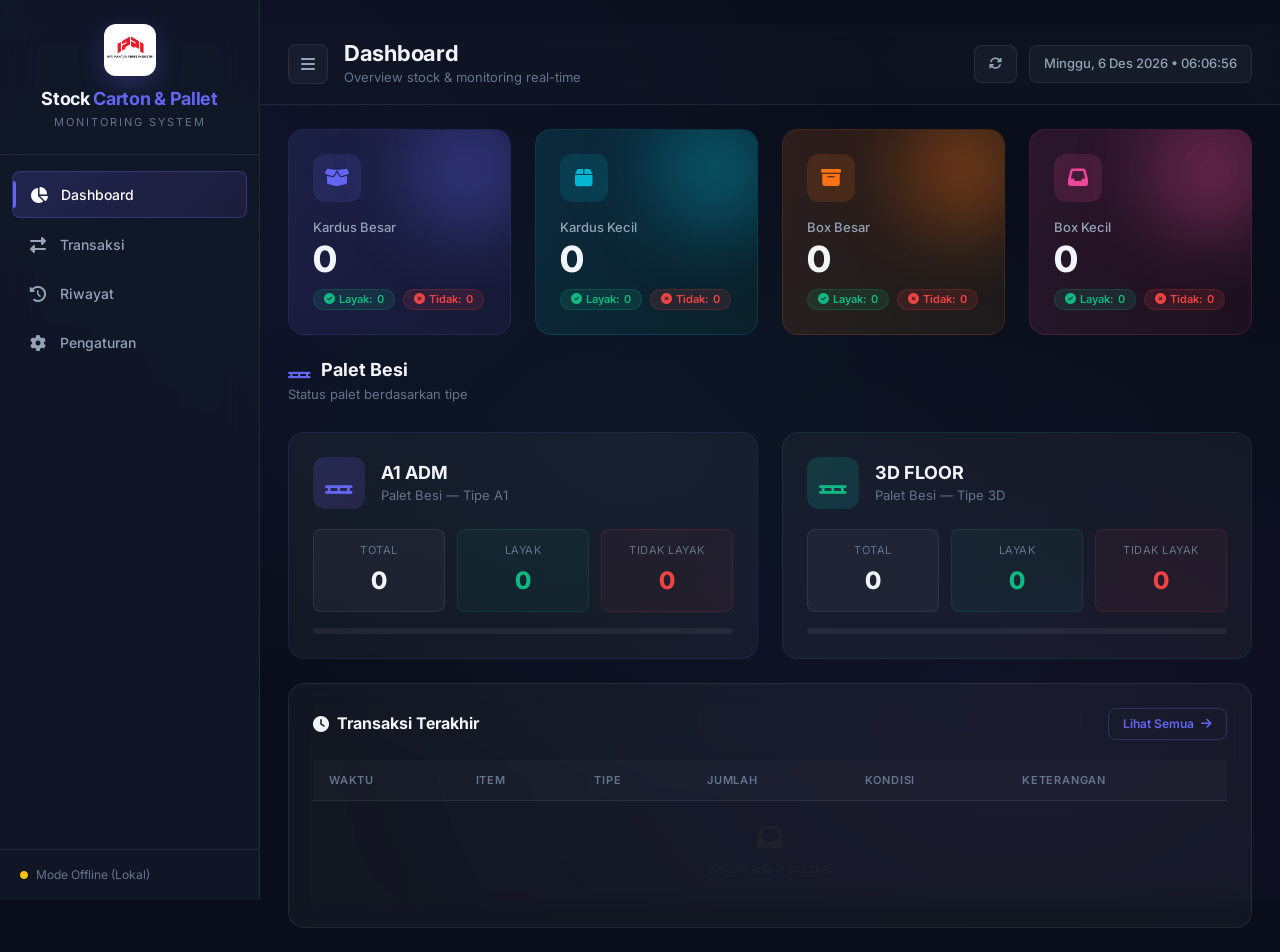
==== index.html @ 7b11a70e "update logo" ====
<!DOCTYPE html>
<html lang="id">

<head>
    <meta charset="UTF-8">
    <meta name="viewport" content="width=device-width, initial-scale=1.0">
    <meta name="description"
        content="Sistem Monitoring Stock Kardus - Dashboard real-time untuk pemantauan stok kardus, box, dan palet besi terintegrasi Google Spreadsheet">
    <title>Stock Monitoring Carton & Pallet</title>
    <link rel="stylesheet" href="css/bootstrap.min.css">
    <link rel="stylesheet" href="css/custom.css">
    <link rel="preconnect" href="https://fonts.googleapis.com">
    <link rel="preconnect" href="https://fonts.gstatic.com" crossorigin>
    <link href="https://fonts.googleapis.com/css2?family=Inter:wght@300;400;500;600;700;800;900&display=swap"
        rel="stylesheet">
    <link rel="stylesheet" href="https://cdnjs.cloudflare.com/ajax/libs/font-awesome/6.5.1/css/all.min.css">
    <<link rel="icon" type="image/x-icon" href="thumb_ippi-removebg-preview.png">
</head>

<body>
    <!-- Loading Overlay -->
    <div id="loadingOverlay" class="loading-overlay" style="display:none;">
        <div class="loading-spinner">
            <div class="spinner-ring"></div>
            <p class="mt-3 text-white fw-semibold">Memproses...</p>
        </div>
    </div>

    <!-- Toast Notification -->
    <div class="toast-container position-fixed top-0 end-0 p-3" style="z-index:9999;">
        <div id="toastNotif" class="toast align-items-center border-0" role="alert">
            <div class="d-flex">
                <div class="toast-body" id="toastMessage"></div>
                <button type="button" class="btn-close btn-close-white me-2 m-auto" data-bs-dismiss="toast"></button>
            </div>
        </div>
    </div>

    <!-- Sidebar -->
    <aside class="sidebar" id="sidebar">
        <div class="sidebar-header">
            <div class="brand-logo">
                <img src="PT.-Inti-Pantja-Press-Industri.webp" alt="Logo" style="width:50px;"> <!--ubah logo-->
            </div>
            <h5 class="brand-name">Stock <span class="text-accent">Carton & Pallet</span></h5>
            <!--  masih perlu di revisi -->
            <p class="brand-sub">Monitoring System</p>
        </div>
        <nav class="sidebar-nav">
            <a href="#" class="nav-link-custom active" data-page="dashboard" id="nav-dashboard">
                <i class="fas fa-chart-pie"></i>
                <span>Dashboard</span>
            </a>
            <a href="#" class="nav-link-custom" data-page="transaksi" id="nav-transaksi">
                <i class="fas fa-exchange-alt"></i>
                <span>Transaksi</span>
            </a>
            <a href="#" class="nav-link-custom" data-page="riwayat" id="nav-riwayat">
                <i class="fas fa-history"></i>
                <span>Riwayat</span>
            </a>
            <a href="#" class="nav-link-custom" data-page="pengaturan" id="nav-pengaturan">
                <i class="fas fa-cog"></i>
                <span>Pengaturan</span>
            </a>
        </nav>
        <div class="sidebar-footer">
            <div class="sync-status" id="syncStatus">
                <i class="fas fa-circle text-success"></i>
                <span>Terhubung ke Spreadsheet</span>
            </div>
        </div>
    </aside>

    <!-- Main Content -->
    <main class="main-content" id="mainContent">
        <!-- Top Bar -->
        <header class="top-bar">
            <div class="d-flex align-items-center gap-3">
                <button class="btn btn-icon sidebar-toggle" id="sidebarToggle" aria-label="Toggle Sidebar">
                    <i class="fas fa-bars"></i>
                </button>
                <div>
                    <h1 class="page-title" id="pageTitle">Dashboard</h1>
                    <p class="page-subtitle" id="pageSubtitle">Overview stock & monitoring real-time</p>
                </div>
            </div>
            <div class="top-bar-actions">
                <button class="btn btn-glass" id="btnRefresh" title="Refresh Data">
                    <i class="fas fa-sync-alt"></i>
                </button>
                <div class="datetime-display" id="datetimeDisplay"></div>
            </div>
        </header>

        <!-- Page: Dashboard -->
        <section class="page-content active" id="page-dashboard">
            <!-- Stock Summary Cards -->
            <div class="row g-4 mb-4">
                <div class="col-xl-3 col-md-6">
                    <div class="stock-card card-kardus-besar">
                        <div class="stock-card-icon">
                            <i class="fas fa-box-open"></i>
                        </div>
                        <div class="stock-card-body">
                            <p class="stock-label">Kardus Besar</p>
                            <h2 class="stock-value" id="stockKardusBesar">0</h2>
                            <div class="stock-detail">
                                <span class="badge badge-layak"><i class="fas fa-check-circle"></i> Layak: <span
                                        id="layakKardusBesar">0</span></span>
                                <span class="badge badge-tidak-layak"><i class="fas fa-times-circle"></i> Tidak: <span
                                        id="tidakLayakKardusBesar">0</span></span>
                            </div>
                        </div>
                        <div class="stock-card-glow"></div>
                    </div>
                </div>
                <div class="col-xl-3 col-md-6">
                    <div class="stock-card card-kardus-kecil">
                        <div class="stock-card-icon">
                            <i class="fas fa-box"></i>
                        </div>
                        <div class="stock-card-body">
                            <p class="stock-label">Kardus Kecil</p>
                            <h2 class="stock-value" id="stockKardusKecil">0</h2>
                            <div class="stock-detail">
                                <span class="badge badge-layak"><i class="fas fa-check-circle"></i> Layak: <span
                                        id="layakKardusKecil">0</span></span>
                                <span class="badge badge-tidak-layak"><i class="fas fa-times-circle"></i> Tidak: <span
                                        id="tidakLayakKardusKecil">0</span></span>
                            </div>
                        </div>
                        <div class="stock-card-glow"></div>
                    </div>
                </div>
                <div class="col-xl-3 col-md-6">
                    <div class="stock-card card-box-besar">
                        <div class="stock-card-icon">
                            <i class="fas fa-archive"></i>
                        </div>
                        <div class="stock-card-body">
                            <p class="stock-label">Box Besar</p>
                            <h2 class="stock-value" id="stockBoxBesar">0</h2>
                            <div class="stock-detail">
                                <span class="badge badge-layak"><i class="fas fa-check-circle"></i> Layak: <span
                                        id="layakBoxBesar">0</span></span>
                                <span class="badge badge-tidak-layak"><i class="fas fa-times-circle"></i> Tidak: <span
                                        id="tidakLayakBoxBesar">0</span></span>
                            </div>
                        </div>
                        <div class="stock-card-glow"></div>
                    </div>
                </div>
                <div class="col-xl-3 col-md-6">
                    <div class="stock-card card-box-kecil">
                        <div class="stock-card-icon">
                            <i class="fas fa-inbox"></i>
                        </div>
                        <div class="stock-card-body">
                            <p class="stock-label">Box Kecil</p>
                            <h2 class="stock-value" id="stockBoxKecil">0</h2>
                            <div class="stock-detail">
                                <span class="badge badge-layak"><i class="fas fa-check-circle"></i> Layak: <span
                                        id="layakBoxKecil">0</span></span>
                                <span class="badge badge-tidak-layak"><i class="fas fa-times-circle"></i> Tidak: <span
                                        id="tidakLayakBoxKecil">0</span></span>
                            </div>
                        </div>
                        <div class="stock-card-glow"></div>
                    </div>
                </div>
            </div>

            <!-- Palet Section -->
            <div class="row g-4 mb-4">
                <div class="col-12">
                    <div class="section-header">
                        <h3><i class="fas fa-pallet"></i> Palet Besi</h3>
                        <p>Status palet berdasarkan tipe</p>
                    </div>
                </div>
                <div class="col-lg-6">
                    <div class="palet-card palet-a1">
                        <div class="palet-card-header">
                            <div class="palet-icon-wrapper">
                                <i class="fas fa-pallet"></i>
                            </div>
                            <div>
                                <h4 class="palet-title">A1 ADM</h4>
                                <p class="palet-type">Palet Besi — Tipe A1</p>
                            </div>
                        </div>
                        <div class="palet-stats">
                            <div class="palet-stat">
                                <span class="palet-stat-label">Total</span>
                                <span class="palet-stat-value" id="totalPaletA1">0</span>
                            </div>
                            <div class="palet-stat layak">
                                <span class="palet-stat-label">Layak</span>
                                <span class="palet-stat-value" id="layakPaletA1">0</span>
                            </div>
                            <div class="palet-stat tidak-layak">
                                <span class="palet-stat-label">Tidak Layak</span>
                                <span class="palet-stat-value" id="tidakLayakPaletA1">0</span>
                            </div>
                        </div>
                        <div class="palet-bar">
                            <div class="palet-bar-fill" id="barPaletA1" style="width:0%"></div>
                        </div>
                    </div>
                </div>
                <div class="col-lg-6">
                    <div class="palet-card palet-3d">
                        <div class="palet-card-header">
                            <div class="palet-icon-wrapper">
                                <i class="fas fa-pallet"></i>
                            </div>
                            <div>
                                <h4 class="palet-title">3D FLOOR</h4>
                                <p class="palet-type">Palet Besi — Tipe 3D</p>
                            </div>
                        </div>
                        <div class="palet-stats">
                            <div class="palet-stat">
                                <span class="palet-stat-label">Total</span>
                                <span class="palet-stat-value" id="totalPalet3D">0</span>
                            </div>
                            <div class="palet-stat layak">
                                <span class="palet-stat-label">Layak</span>
                                <span class="palet-stat-value" id="layakPalet3D">0</span>
                            </div>
                            <div class="palet-stat tidak-layak">
                                <span class="palet-stat-label">Tidak Layak</span>
                                <span class="palet-stat-value" id="tidakLayakPalet3D">0</span>
                            </div>
                        </div>
                        <div class="palet-bar">
                            <div class="palet-bar-fill" id="barPalet3D" style="width:0%"></div>
                        </div>
                    </div>
                </div>
            </div>

            <!-- Recent Transactions Preview -->
            <div class="row g-4">
                <div class="col-12">
                    <div class="glass-card">
                        <div class="glass-card-header">
                            <h4><i class="fas fa-clock"></i> Transaksi Terakhir</h4>
                            <a href="#" class="btn btn-sm btn-outline-accent" id="btnViewAllHistory">Lihat Semua <i
                                    class="fas fa-arrow-right ms-1"></i></a>
                        </div>
                        <div class="table-responsive">
                            <table class="table table-custom" id="recentTransactionsTable">
                                <thead>
                                    <tr>
                                        <th>Waktu</th>
                                        <th>Item</th>
                                        <th>Tipe</th>
                                        <th>Jumlah</th>
                                        <th>Kondisi</th>
                                        <th>Keterangan</th>
                                    </tr>
                                </thead>
                                <tbody id="recentTransactionsBody">
                                    <tr>
                                        <td colspan="6" class="text-center text-muted py-4">
                                            <i class="fas fa-inbox fa-2x mb-2 d-block"></i>
                                            Belum ada transaksi
                                        </td>
                                    </tr>
                                </tbody>
                            </table>
                        </div>
                    </div>
                </div>
            </div>
        </section>

        <!-- Page: Transaksi -->
        <section class="page-content" id="page-transaksi">
            <div class="row g-4">
                <!-- Form Tambah Stock -->
                <div class="col-lg-6">
                    <div class="glass-card">
                        <div class="glass-card-header">
                            <h4><i class="fas fa-plus-circle text-success"></i> Tambah Stock</h4>
                        </div>
                        <form id="formTambahStock" class="transaction-form">
                            <div class="mb-3">
                                <label class="form-label-custom" for="tambahItem">Pilih Item</label>
                                <select class="form-select-custom" id="tambahItem" required>
                                    <option value="">— Pilih Item —</option>
                                    <option value="Kardus Besar">Kardus Besar</option>
                                    <option value="Kardus Kecil">Kardus Kecil</option>
                                    <option value="Box Besar">Box Besar</option>
                                    <option value="Box Kecil">Box Kecil</option>
                                    <option value="Palet A1 ADM">Palet Besi — A1 ADM</option>
                                    <option value="Palet 3D FLOOR">Palet Besi — 3D FLOOR</option>
                                </select>
                            </div>
                            <div class="mb-3">
                                <label class="form-label-custom" for="tambahJumlah">Jumlah</label>
                                <input type="number" class="form-control-custom" id="tambahJumlah" min="1"
                                    placeholder="Masukkan jumlah" required>
                            </div>
                            <div class="mb-3">
                                <label class="form-label-custom" for="tambahKondisi">Kondisi</label>
                                <select class="form-select-custom" id="tambahKondisi" required>
                                    <option value="">— Pilih Kondisi —</option>
                                    <option value="Layak">✅ Layak</option>
                                    <option value="Tidak Layak">❌ Tidak Layak</option>
                                </select>
                            </div>
                            <div class="mb-3">
                                <label class="form-label-custom" for="tambahKeterangan">Keterangan</label>
                                <textarea class="form-control-custom" id="tambahKeterangan" rows="2"
                                    placeholder="Opsional..."></textarea>
                            </div>
                            <button type="submit" class="btn btn-gradient-success w-100" id="btnSubmitTambah">
                                <i class="fas fa-plus-circle me-2"></i>Tambah Stock
                            </button>
                        </form>
                    </div>
                </div>

                <!-- Form Kurangi Stock -->
                <div class="col-lg-6">
                    <div class="glass-card">
                        <div class="glass-card-header">
                            <h4><i class="fas fa-minus-circle text-danger"></i> Kurangi Stock</h4>
                        </div>
                        <form id="formKurangiStock" class="transaction-form">
                            <div class="mb-3">
                                <label class="form-label-custom" for="kurangiItem">Pilih Item</label>
                                <select class="form-select-custom" id="kurangiItem" required>
                                    <option value="">— Pilih Item —</option>
                                    <option value="Kardus Besar">Kardus Besar</option>
                                    <option value="Kardus Kecil">Kardus Kecil</option>
                                    <option value="Box Besar">Box Besar</option>
                                    <option value="Box Kecil">Box Kecil</option>
                                    <option value="Palet A1 ADM">Palet Besi — A1 ADM</option>
                                    <option value="Palet 3D FLOOR">Palet Besi — 3D FLOOR</option>
                                </select>
                            </div>
                            <div class="mb-3">
                                <label class="form-label-custom" for="kurangiJumlah">Jumlah</label>
                                <input type="number" class="form-control-custom" id="kurangiJumlah" min="1"
                                    placeholder="Masukkan jumlah" required>
                            </div>
                            <div class="mb-3">
                                <label class="form-label-custom" for="kurangiKondisi">Kondisi</label>
                                <select class="form-select-custom" id="kurangiKondisi" required>
                                    <option value="">— Pilih Kondisi —</option>
                                    <option value="Layak">✅ Layak</option>
                                    <option value="Tidak Layak">❌ Tidak Layak</option>
                                </select>
                            </div>
                            <div class="mb-3">
                                <label class="form-label-custom" for="kurangiKeterangan">Keterangan</label>
                                <textarea class="form-control-custom" id="kurangiKeterangan" rows="2"
                                    placeholder="Opsional..."></textarea>
                            </div>
                            <button type="submit" class="btn btn-gradient-danger w-100" id="btnSubmitKurangi">
                                <i class="fas fa-minus-circle me-2"></i>Kurangi Stock
                            </button>
                        </form>
                    </div>
                </div>
            </div>
        </section>

        <!-- Page: Riwayat -->
        <section class="page-content" id="page-riwayat">
            <div class="glass-card">
                <div class="glass-card-header">
                    <h4><i class="fas fa-history"></i> Riwayat Transaksi</h4>
                    <div class="d-flex gap-2 flex-wrap">
                        <select class="form-select-custom form-select-sm" id="filterItem" style="width:auto;">
                            <option value="">Semua Item</option>
                            <option value="Kardus Besar">Kardus Besar</option>
                            <option value="Kardus Kecil">Kardus Kecil</option>
                            <option value="Box Besar">Box Besar</option>
                            <option value="Box Kecil">Box Kecil</option>
                            <option value="Palet A1 ADM">Palet A1 ADM</option>
                            <option value="Palet 3D FLOOR">Palet 3D FLOOR</option>
                        </select>
                        <select class="form-select-custom form-select-sm" id="filterTipe" style="width:auto;">
                            <option value="">Semua Tipe</option>
                            <option value="Masuk">Masuk</option>
                            <option value="Keluar">Keluar</option>
                        </select>
                        <button class="btn btn-sm btn-glass" id="btnExportHistory" title="Export CSV">
                            <i class="fas fa-download"></i> Export
                        </button>
                        <button class="btn btn-sm btn-glass btn-delete-all" id="btnDeleteAllHistory"
                            title="Hapus Semua Riwayat">
                            <i class="fas fa-trash-alt"></i> Hapus Semua
                        </button>
                    </div>
                </div>
                <div class="table-responsive">
                    <table class="table table-custom" id="historyTable">
                        <thead>
                            <tr>
                                <th>No</th>
                                <th>Tanggal & Waktu</th>
                                <th>Item</th>
                                <th>Tipe</th>
                                <th>Jumlah</th>
                                <th>Kondisi</th>
                                <th>Keterangan</th>
                                <th>Aksi</th>
                            </tr>
                        </thead>
                        <tbody id="historyBody">
                            <tr>
                                <td colspan="8" class="text-center text-muted py-5">
                                    <i class="fas fa-inbox fa-3x mb-3 d-block opacity-50"></i>
                                    Belum ada riwayat transaksi
                                </td>
                            </tr>
                        </tbody>
                    </table>
                </div>
            </div>
        </section>

        <!-- Page: Pengaturan -->
        <section class="page-content" id="page-pengaturan">
            <div class="row g-4">
                <div class="col-lg-8">
                    <div class="glass-card">
                        <div class="glass-card-header">
                            <h4><i class="fas fa-link"></i> Integrasi Google Spreadsheet</h4>
                        </div>
                        <div class="setting-section">
                            <p class="text-muted mb-3">Masukkan URL Web App dari Google Apps Script yang terhubung ke
                                Spreadsheet Anda.</p>
                            <div class="mb-3">
                                <label class="form-label-custom" for="inputWebAppUrl">URL Web App (Google Apps
                                    Script)</label>
                                <input type="url" class="form-control-custom" id="inputWebAppUrl"
                                    placeholder="https://script.google.com/macros/s/xxxxx/exec">
                            </div>
                            <button class="btn btn-gradient-primary" id="btnSaveUrl">
                                <i class="fas fa-save me-2"></i>Simpan & Hubungkan
                            </button>
                            <div class="mt-3" id="connectionStatus"></div>
                        </div>
                    </div>
                </div>
                <div class="col-lg-4">
                    <div class="glass-card">
                        <div class="glass-card-header">
                            <h4><i class="fas fa-info-circle"></i> Panduan Setup</h4>
                        </div>
                        <div class="guide-steps">
                            <div class="guide-step">
                                <div class="step-number">1</div>
                                <div>
                                    <h6>Buat Google Spreadsheet</h6>
                                    <p>Buat spreadsheet baru dengan 2 sheet: <strong>"Stock"</strong> dan
                                        <strong>"Riwayat"</strong>
                                    </p>
                                </div>
                            </div>
                            <div class="guide-step">
                                <div class="step-number">2</div>
                                <div>
                                    <h6>Setup Apps Script</h6>
                                    <p>Buka Extensions → Apps Script, lalu tempel kode yang tersedia</p>
                                </div>
                            </div>
                            <div class="guide-step">
                                <div class="step-number">3</div>
                                <div>
                                    <h6>Deploy Web App</h6>
                                    <p>Deploy sebagai Web App dan salin URL-nya</p>
                                </div>
                            </div>
                            <div class="guide-step">
                                <div class="step-number">4</div>
                                <div>
                                    <h6>Tempel URL</h6>
                                    <p>Paste URL ke kolom di sebelah kiri dan simpan</p>
                                </div>
                            </div>
                        </div>
                    </div>

                    <div class="glass-card mt-4">
                        <div class="glass-card-header">
                            <h4><i class="fas fa-code"></i> Kode Apps Script</h4>
                        </div>
                        <button class="btn btn-glass w-100 mb-2" id="btnCopyScript">
                            <i class="fas fa-copy me-2"></i>Salin Kode Apps Script
                        </button>
                        <p class="text-muted small">Klik untuk menyalin kode Google Apps Script yang diperlukan</p>
                    </div>
                </div>
            </div>
        </section>
    </main>

    <!-- Modal: Apps Script Code -->
    <div class="modal fade" id="modalScript" tabindex="-1">
        <div class="modal-dialog modal-lg modal-dialog-scrollable">
            <div class="modal-content modal-custom">
                <div class="modal-header border-0">
                    <h5 class="modal-title"><i class="fas fa-code me-2"></i>Google Apps Script Code</h5>
                    <button type="button" class="btn-close btn-close-white" data-bs-dismiss="modal"></button>
                </div>
                <div class="modal-body">
                    <p class="text-muted mb-3">Salin kode ini ke Google Apps Script pada Spreadsheet Anda:</p>
                    <pre class="code-block" id="appsScriptCode"></pre>
                    <button class="btn btn-gradient-primary mt-3" id="btnCopyCode">
                        <i class="fas fa-copy me-2"></i>Salin Kode
                    </button>
                </div>
            </div>
        </div>
    </div>
    <!-- Modal: Konfirmasi Hapus -->
    <div class="modal fade" id="modalKonfirmasiHapus" tabindex="-1">
        <div class="modal-dialog modal-dialog-centered">
            <div class="modal-content modal-custom modal-delete">
                <div class="modal-header border-0">
                    <h5 class="modal-title"><i class="fas fa-exclamation-triangle text-warning me-2"></i>Konfirmasi
                        Hapus</h5>
                    <button type="button" class="btn-close btn-close-white" data-bs-dismiss="modal"></button>
                </div>
                <div class="modal-body">
                    <p class="delete-confirm-text" id="deleteConfirmText">Apakah Anda yakin ingin menghapus semua
                        riwayat transaksi?</p>
                    <div class="delete-warning">
                        <i class="fas fa-info-circle"></i>
                        <span>Tindakan ini tidak dapat dibatalkan. Data yang dihapus tidak bisa dikembalikan.</span>
                    </div>
                </div>
                <div class="modal-footer border-0">
                    <button type="button" class="btn btn-glass" data-bs-dismiss="modal">
                        <i class="fas fa-times me-1"></i>Batal
                    </button>
                    <button type="button" class="btn btn-gradient-danger" id="btnConfirmDelete">
                        <i class="fas fa-trash-alt me-1"></i>Hapus
                    </button>
                </div>
            </div>
        </div>
    </div>

    <script src="js/bootstrap.bundle.min.js"></script>
    <script src="js/app.js"></script>
</body>

</html>
---- css/custom.css ----
/* ========================================
   StockMonitor Pro — Custom Design System
   Premium Dark Theme with Glassmorphism
   ======================================== */

:root {
    /* Primary Palette */
    --bg-primary: #0a0e1a;
    --bg-secondary: #111827;
    --bg-card: rgba(17, 24, 39, 0.7);
    --bg-glass: rgba(255, 255, 255, 0.04);
    --bg-glass-hover: rgba(255, 255, 255, 0.08);
    --border-glass: rgba(255, 255, 255, 0.08);
    --border-glass-hover: rgba(255, 255, 255, 0.15);

    /* Accent Colors */
    --accent-primary: #6366f1;
    --accent-primary-glow: rgba(99, 102, 241, 0.3);
    --accent-success: #10b981;
    --accent-success-glow: rgba(16, 185, 129, 0.3);
    --accent-danger: #ef4444;
    --accent-danger-glow: rgba(239, 68, 68, 0.3);
    --accent-warning: #f59e0b;
    --accent-info: #06b6d4;
    --accent-purple: #8b5cf6;
    --accent-pink: #ec4899;
    --accent-orange: #f97316;

    /* Card Gradients */
    --gradient-kardus-besar: linear-gradient(135deg, rgba(99, 102, 241, 0.15), rgba(139, 92, 246, 0.08));
    --gradient-kardus-kecil: linear-gradient(135deg, rgba(6, 182, 212, 0.15), rgba(16, 185, 129, 0.08));
    --gradient-box-besar: linear-gradient(135deg, rgba(249, 115, 22, 0.15), rgba(245, 158, 11, 0.08));
    --gradient-box-kecil: linear-gradient(135deg, rgba(236, 72, 153, 0.15), rgba(239, 68, 68, 0.08));

    /* Text */
    --text-primary: #f1f5f9;
    --text-secondary: #94a3b8;
    --text-muted: #64748b;

    /* Sidebar */
    --sidebar-width: 260px;
    --sidebar-collapsed: 0px;

    /* Transitions */
    --transition-fast: 0.2s cubic-bezier(0.4, 0, 0.2, 1);
    --transition-normal: 0.3s cubic-bezier(0.4, 0, 0.2, 1);
    --transition-smooth: 0.4s cubic-bezier(0.16, 1, 0.3, 1);

    /* Border Radius */
    --radius-sm: 8px;
    --radius-md: 12px;
    --radius-lg: 16px;
    --radius-xl: 20px;
}

/* ===== Reset & Base ===== */
*,
*::before,
*::after {
    box-sizing: border-box;
}

body {
    font-family: 'Inter', -apple-system, BlinkMacSystemFont, sans-serif;
    background: var(--bg-primary);
    color: var(--text-primary);
    margin: 0;
    padding: 0;
    overflow-x: hidden;
    min-height: 100vh;
}

body::before {
    content: '';
    position: fixed;
    inset: 0;
    background:
        radial-gradient(ellipse at 10% 20%, rgba(99, 102, 241, 0.08) 0%, transparent 50%),
        radial-gradient(ellipse at 80% 80%, rgba(139, 92, 246, 0.06) 0%, transparent 50%),
        radial-gradient(ellipse at 50% 50%, rgba(6, 182, 212, 0.04) 0%, transparent 60%);
    pointer-events: none;
    z-index: 0;
}

::selection {
    background: var(--accent-primary);
    color: white;
}

/* Scrollbar */
::-webkit-scrollbar {
    width: 6px;
    height: 6px;
}

::-webkit-scrollbar-track {
    background: transparent;
}

::-webkit-scrollbar-thumb {
    background: rgba(255, 255, 255, 0.1);
    border-radius: 10px;
}

::-webkit-scrollbar-thumb:hover {
    background: rgba(255, 255, 255, 0.2);
}

/* ===== Loading Overlay ===== */
.loading-overlay {
    position: fixed;
    inset: 0;
    background: rgba(10, 14, 26, 0.85);
    backdrop-filter: blur(8px);
    display: flex;
    align-items: center;
    justify-content: center;
    z-index: 10000;
}

.spinner-ring {
    width: 48px;
    height: 48px;
    border: 3px solid rgba(255, 255, 255, 0.1);
    border-top-color: var(--accent-primary);
    border-radius: 50%;
    animation: spin 0.8s linear infinite;
}

@keyframes spin {
    to {
        transform: rotate(360deg);
    }
}

/* ===== Sidebar ===== */
.sidebar {
    position: fixed;
    left: 0;
    top: 0;
    bottom: 0;
    width: var(--sidebar-width);
    background: rgba(17, 24, 39, 0.95);
    backdrop-filter: blur(20px);
    border-right: 1px solid var(--border-glass);
    display: flex;
    flex-direction: column;
    z-index: 1000;
    transition: transform var(--transition-smooth);
}

.sidebar-header {
    padding: 24px 20px;
    text-align: center;
    border-bottom: 1px solid var(--border-glass);
}

.brand-logo {
    width: 52px;
    height: 52px;
    margin: 0 auto 12px;
    background: white;
    border-radius: var(--radius-md);
    display: flex;
    align-items: center;
    justify-content: center;
    font-size: 22px;
    color: white;
    box-shadow: 0 8px 24px var(--accent-primary-glow);
    animation: float 3s ease-in-out infinite;
}

@keyframes float {

    0%,
    100% {
        transform: translateY(0);
    }

    50% {
        transform: translateY(-4px);
    }
}

.brand-name {
    font-size: 18px;
    font-weight: 700;
    margin: 0;
    letter-spacing: -0.3px;
}

.text-accent {
    color: var(--accent-primary);
}

.brand-sub {
    font-size: 11px;
    color: var(--text-muted);
    margin: 4px 0 0;
    text-transform: uppercase;
    letter-spacing: 2px;
}

.sidebar-nav {
    flex: 1;
    padding: 16px 12px;
    display: flex;
    flex-direction: column;
    gap: 4px;
}

.nav-link-custom {
    display: flex;
    align-items: center;
    gap: 12px;
    padding: 12px 16px;
    border-radius: var(--radius-sm);
    color: var(--text-secondary);
    text-decoration: none;
    font-size: 14px;
    font-weight: 500;
    transition: all var(--transition-fast);
    position: relative;
    overflow: hidden;
}

.nav-link-custom:hover {
    color: var(--text-primary);
    background: var(--bg-glass-hover);
}

.nav-link-custom.active {
    color: white;
    background: linear-gradient(135deg, rgba(99, 102, 241, 0.2), rgba(139, 92, 246, 0.1));
    border: 1px solid rgba(99, 102, 241, 0.3);
}

.nav-link-custom.active::before {
    content: '';
    position: absolute;
    left: 0;
    top: 20%;
    bottom: 20%;
    width: 3px;
    background: var(--accent-primary);
    border-radius: 0 4px 4px 0;
}

.nav-link-custom i {
    font-size: 16px;
    width: 20px;
    text-align: center;
}

.sidebar-footer {
    padding: 16px 20px;
    border-top: 1px solid var(--border-glass);
}

.sync-status {
    display: flex;
    align-items: center;
    gap: 8px;
    font-size: 12px;
    color: var(--text-muted);
}

.sync-status i {
    font-size: 8px;
}

/* ===== Main Content ===== */
.main-content {
    margin-left: var(--sidebar-width);
    min-height: 100vh;
    position: relative;
    z-index: 1;
    transition: margin-left var(--transition-smooth);
}

/* ===== Top Bar ===== */
.top-bar {
    padding: 16px 28px;
    display: flex;
    align-items: center;
    justify-content: space-between;
    background: rgba(17, 24, 39, 0.5);
    backdrop-filter: blur(12px);
    border-bottom: 1px solid var(--border-glass);
    position: sticky;
    top: 0;
    z-index: 100;
}

.page-title {
    font-size: 22px;
    font-weight: 700;
    margin: 0;
    letter-spacing: -0.3px;
}

.page-subtitle {
    font-size: 13px;
    color: var(--text-muted);
    margin: 2px 0 0;
}

.btn-icon {
    width: 40px;
    height: 40px;
    border-radius: var(--radius-sm);
    border: 1px solid var(--border-glass);
    background: var(--bg-glass);
    color: var(--text-secondary);
    display: flex;
    align-items: center;
    justify-content: center;
    transition: all var(--transition-fast);
    cursor: pointer;
}

.btn-icon:hover {
    background: var(--bg-glass-hover);
    color: var(--text-primary);
    border-color: var(--border-glass-hover);
}

.top-bar-actions {
    display: flex;
    align-items: center;
    gap: 12px;
}

.datetime-display {
    font-size: 13px;
    color: var(--text-secondary);
    font-weight: 500;
    background: var(--bg-glass);
    padding: 8px 14px;
    border-radius: var(--radius-sm);
    border: 1px solid var(--border-glass);
}

/* ===== Page Content ===== */
.page-content {
    padding: 24px 28px;
    display: none;
    animation: fadeIn 0.4s ease;
}

.page-content.active {
    display: block;
}

@keyframes fadeIn {
    from {
        opacity: 0;
        transform: translateY(8px);
    }

    to {
        opacity: 1;
        transform: translateY(0);
    }
}

/* ===== Stock Cards ===== */
.stock-card {
    background: var(--bg-glass);
    border: 1px solid var(--border-glass);
    border-radius: var(--radius-lg);
    padding: 24px;
    position: relative;
    overflow: hidden;
    transition: all var(--transition-normal);
    cursor: default;
}

.stock-card:hover {
    border-color: var(--border-glass-hover);
    transform: translateY(-2px);
}

.stock-card-icon {
    width: 48px;
    height: 48px;
    border-radius: var(--radius-md);
    display: flex;
    align-items: center;
    justify-content: center;
    font-size: 20px;
    margin-bottom: 16px;
}

.stock-card-glow {
    position: absolute;
    width: 120px;
    height: 120px;
    border-radius: 50%;
    filter: blur(40px);
    opacity: 0.4;
    top: -20px;
    right: -20px;
    transition: opacity var(--transition-normal);
    pointer-events: none;
}

.stock-card:hover .stock-card-glow {
    opacity: 0.6;
}

/* Card Variants */
.card-kardus-besar {
    background: var(--gradient-kardus-besar);
    border-color: rgba(99, 102, 241, 0.15);
}

.card-kardus-besar .stock-card-icon {
    background: rgba(99, 102, 241, 0.15);
    color: var(--accent-primary);
}

.card-kardus-besar .stock-card-glow {
    background: var(--accent-primary);
}

.card-kardus-besar:hover {
    border-color: rgba(99, 102, 241, 0.3);
}

.card-kardus-kecil {
    background: var(--gradient-kardus-kecil);
    border-color: rgba(6, 182, 212, 0.15);
}

.card-kardus-kecil .stock-card-icon {
    background: rgba(6, 182, 212, 0.15);
    color: var(--accent-info);
}

.card-kardus-kecil .stock-card-glow {
    background: var(--accent-info);
}

.card-kardus-kecil:hover {
    border-color: rgba(6, 182, 212, 0.3);
}

.card-box-besar {
    background: var(--gradient-box-besar);
    border-color: rgba(249, 115, 22, 0.15);
}

.card-box-besar .stock-card-icon {
    background: rgba(249, 115, 22, 0.15);
    color: var(--accent-orange);
}

.card-box-besar .stock-card-glow {
    background: var(--accent-orange);
}

.card-box-besar:hover {
    border-color: rgba(249, 115, 22, 0.3);
}

.card-box-kecil {
    background: var(--gradient-box-kecil);
    border-color: rgba(236, 72, 153, 0.15);
}

.card-box-kecil .stock-card-icon {
    background: rgba(236, 72, 153, 0.15);
    color: var(--accent-pink);
}

.card-box-kecil .stock-card-glow {
    background: var(--accent-pink);
}

.card-box-kecil:hover {
    border-color: rgba(236, 72, 153, 0.3);
}

.stock-label {
    font-size: 13px;
    color: var(--text-secondary);
    margin: 0 0 4px;
    font-weight: 500;
}

.stock-value {
    font-size: 36px;
    font-weight: 800;
    margin: 0 0 12px;
    letter-spacing: -1px;
    line-height: 1;
}

.stock-detail {
    display: flex;
    gap: 8px;
    flex-wrap: wrap;
}

.badge {
    font-size: 11px;
    font-weight: 600;
    padding: 4px 10px;
    border-radius: 20px;
    display: inline-flex;
    align-items: center;
    gap: 4px;
}

.badge-layak {
    background: rgba(16, 185, 129, 0.12);
    color: var(--accent-success);
    border: 1px solid rgba(16, 185, 129, 0.2);
}

.badge-tidak-layak {
    background: rgba(239, 68, 68, 0.12);
    color: var(--accent-danger);
    border: 1px solid rgba(239, 68, 68, 0.2);
}

/* ===== Section Header ===== */
.section-header {
    margin-bottom: 4px;
}

.section-header h3 {
    font-size: 18px;
    font-weight: 700;
    margin: 0;
    display: flex;
    align-items: center;
    gap: 10px;
}

.section-header h3 i {
    color: var(--accent-primary);
}

.section-header p {
    font-size: 13px;
    color: var(--text-muted);
    margin: 4px 0 0;
}

/* ===== Palet Cards ===== */
.palet-card {
    background: var(--bg-glass);
    border: 1px solid var(--border-glass);
    border-radius: var(--radius-lg);
    padding: 24px;
    transition: all var(--transition-normal);
}

.palet-card:hover {
    border-color: var(--border-glass-hover);
    transform: translateY(-2px);
}

.palet-card-header {
    display: flex;
    align-items: center;
    gap: 16px;
    margin-bottom: 20px;
}

.palet-icon-wrapper {
    width: 52px;
    height: 52px;
    border-radius: var(--radius-md);
    display: flex;
    align-items: center;
    justify-content: center;
    font-size: 22px;
}

.palet-a1 .palet-icon-wrapper {
    background: linear-gradient(135deg, rgba(99, 102, 241, 0.2), rgba(139, 92, 246, 0.15));
    color: var(--accent-primary);
}

.palet-3d .palet-icon-wrapper {
    background: linear-gradient(135deg, rgba(16, 185, 129, 0.2), rgba(6, 182, 212, 0.15));
    color: var(--accent-success);
}

.palet-a1 {
    border-color: rgba(99, 102, 241, 0.12);
}

.palet-a1:hover {
    border-color: rgba(99, 102, 241, 0.25);
}

.palet-3d {
    border-color: rgba(16, 185, 129, 0.12);
}

.palet-3d:hover {
    border-color: rgba(16, 185, 129, 0.25);
}

.palet-title {
    font-size: 18px;
    font-weight: 700;
    margin: 0;
}

.palet-type {
    font-size: 13px;
    color: var(--text-muted);
    margin: 2px 0 0;
}

.palet-stats {
    display: grid;
    grid-template-columns: repeat(3, 1fr);
    gap: 12px;
    margin-bottom: 16px;
}

.palet-stat {
    text-align: center;
    padding: 12px;
    border-radius: var(--radius-sm);
    background: var(--bg-glass);
    border: 1px solid var(--border-glass);
}

.palet-stat.layak {
    background: rgba(16, 185, 129, 0.06);
    border-color: rgba(16, 185, 129, 0.15);
}

.palet-stat.tidak-layak {
    background: rgba(239, 68, 68, 0.06);
    border-color: rgba(239, 68, 68, 0.15);
}

.palet-stat-label {
    display: block;
    font-size: 11px;
    color: var(--text-muted);
    text-transform: uppercase;
    letter-spacing: 0.5px;
    margin-bottom: 4px;
}

.palet-stat-value {
    display: block;
    font-size: 24px;
    font-weight: 800;
    letter-spacing: -0.5px;
}

.palet-stat.layak .palet-stat-value {
    color: var(--accent-success);
}

.palet-stat.tidak-layak .palet-stat-value {
    color: var(--accent-danger);
}

.palet-bar {
    height: 6px;
    background: rgba(255, 255, 255, 0.06);
    border-radius: 10px;
    overflow: hidden;
}

.palet-bar-fill {
    height: 100%;
    border-radius: 10px;
    transition: width 0.8s cubic-bezier(0.16, 1, 0.3, 1);
}

.palet-a1 .palet-bar-fill {
    background: linear-gradient(90deg, var(--accent-primary), var(--accent-purple));
}

.palet-3d .palet-bar-fill {
    background: linear-gradient(90deg, var(--accent-success), var(--accent-info));
}

/* ===== Glass Card ===== */
.glass-card {
    background: var(--bg-glass);
    backdrop-filter: blur(12px);
    border: 1px solid var(--border-glass);
    border-radius: var(--radius-lg);
    padding: 24px;
    transition: all var(--transition-normal);
}

.glass-card:hover {
    border-color: var(--border-glass-hover);
}

.glass-card-header {
    display: flex;
    align-items: center;
    justify-content: space-between;
    margin-bottom: 20px;
    flex-wrap: wrap;
    gap: 12px;
}

.glass-card-header h4 {
    font-size: 16px;
    font-weight: 700;
    margin: 0;
    display: flex;
    align-items: center;
    gap: 8px;
}

/* ===== Custom Table ===== */
.table-custom {
    color: var(--text-primary);
    margin: 0;
    --bs-table-bg: transparent;
}

.table-custom thead th {
    font-size: 11px;
    text-transform: uppercase;
    letter-spacing: 0.8px;
    color: var(--text-muted);
    font-weight: 600;
    padding: 12px 16px;
    border-bottom: 1px solid var(--border-glass);
    background: rgba(255, 255, 255, 0.02);
    white-space: nowrap;
}

.table-custom tbody td {
    padding: 12px 16px;
    vertical-align: middle;
    border-bottom: 1px solid rgba(255, 255, 255, 0.03);
    font-size: 13px;
    color: var(--text-secondary);
}

.table-custom tbody tr {
    transition: background var(--transition-fast);
}

.table-custom tbody tr:hover {
    background: rgba(255, 255, 255, 0.03);
}

.table-custom tbody tr:last-child td {
    border-bottom: none;
}

/* Type badges in table */
.type-badge {
    font-size: 11px;
    font-weight: 600;
    padding: 4px 12px;
    border-radius: 20px;
    display: inline-block;
}

.type-badge.masuk {
    background: rgba(16, 185, 129, 0.12);
    color: var(--accent-success);
    border: 1px solid rgba(16, 185, 129, 0.2);
}

.type-badge.keluar {
    background: rgba(239, 68, 68, 0.12);
    color: var(--accent-danger);
    border: 1px solid rgba(239, 68, 68, 0.2);
}

.kondisi-badge {
    font-size: 11px;
    font-weight: 600;
    padding: 4px 12px;
    border-radius: 20px;
    display: inline-block;
}

.kondisi-badge.layak {
    background: rgba(16, 185, 129, 0.12);
    color: var(--accent-success);
}

.kondisi-badge.tidak-layak {
    background: rgba(239, 68, 68, 0.12);
    color: var(--accent-danger);
}

/* ===== Custom Form ===== */
.form-label-custom {
    font-size: 13px;
    font-weight: 600;
    color: var(--text-secondary);
    margin-bottom: 6px;
    display: block;
}

.form-control-custom,
.form-select-custom {
    background: rgba(255, 255, 255, 0.04);
    border: 1px solid var(--border-glass);
    border-radius: var(--radius-sm);
    color: var(--text-primary);
    padding: 10px 14px;
    font-size: 14px;
    font-family: 'Inter', sans-serif;
    transition: all var(--transition-fast);
    width: 100%;
}

.form-control-custom:focus,
.form-select-custom:focus {
    outline: none;
    border-color: var(--accent-primary);
    box-shadow: 0 0 0 3px var(--accent-primary-glow);
    background: rgba(255, 255, 255, 0.06);
}

.form-control-custom::placeholder {
    color: var(--text-muted);
}

.form-select-custom option {
    background: var(--bg-secondary);
    color: var(--text-primary);
}

textarea.form-control-custom {
    resize: vertical;
    min-height: 60px;
}

/* ===== Custom Buttons ===== */
.btn-gradient-success {
    background: linear-gradient(135deg, var(--accent-success), #059669);
    color: white;
    border: none;
    padding: 12px 24px;
    border-radius: var(--radius-sm);
    font-weight: 600;
    font-size: 14px;
    cursor: pointer;
    transition: all var(--transition-fast);
    box-shadow: 0 4px 16px var(--accent-success-glow);
}

.btn-gradient-success:hover {
    transform: translateY(-1px);
    box-shadow: 0 6px 24px var(--accent-success-glow);
    color: white;
}

.btn-gradient-success:active {
    transform: translateY(0);
}

.btn-gradient-danger {
    background: linear-gradient(135deg, var(--accent-danger), #dc2626);
    color: white;
    border: none;
    padding: 12px 24px;
    border-radius: var(--radius-sm);
    font-weight: 600;
    font-size: 14px;
    cursor: pointer;
    transition: all var(--transition-fast);
    box-shadow: 0 4px 16px var(--accent-danger-glow);
}

.btn-gradient-danger:hover {
    transform: translateY(-1px);
    box-shadow: 0 6px 24px var(--accent-danger-glow);
    color: white;
}

.btn-gradient-danger:active {
    transform: translateY(0);
}

.btn-gradient-primary {
    background: linear-gradient(135deg, var(--accent-primary), var(--accent-purple));
    color: white;
    border: none;
    padding: 10px 20px;
    border-radius: var(--radius-sm);
    font-weight: 600;
    font-size: 14px;
    cursor: pointer;
    transition: all var(--transition-fast);
    box-shadow: 0 4px 16px var(--accent-primary-glow);
}

.btn-gradient-primary:hover {
    transform: translateY(-1px);
    box-shadow: 0 6px 24px var(--accent-primary-glow);
    color: white;
}

.btn-glass {
    background: var(--bg-glass);
    border: 1px solid var(--border-glass);
    color: var(--text-secondary);
    padding: 8px 14px;
    border-radius: var(--radius-sm);
    font-weight: 500;
    font-size: 13px;
    cursor: pointer;
    transition: all var(--transition-fast);
}

.btn-glass:hover {
    background: var(--bg-glass-hover);
    border-color: var(--border-glass-hover);
    color: var(--text-primary);
}

.btn-outline-accent {
    background: transparent;
    border: 1px solid rgba(99, 102, 241, 0.3);
    color: var(--accent-primary);
    font-size: 12px;
    font-weight: 600;
    padding: 6px 14px;
    border-radius: var(--radius-sm);
    text-decoration: none;
    transition: all var(--transition-fast);
    cursor: pointer;
}

.btn-outline-accent:hover {
    background: rgba(99, 102, 241, 0.1);
    border-color: rgba(99, 102, 241, 0.5);
    color: var(--accent-primary);
}

/* ===== Transaction Form ===== */
.transaction-form {
    padding-top: 4px;
}

/* ===== Settings Page ===== */
.setting-section {
    padding-top: 4px;
}

.guide-steps {
    display: flex;
    flex-direction: column;
    gap: 16px;
}

.guide-step {
    display: flex;
    gap: 14px;
    align-items: flex-start;
}

.step-number {
    min-width: 32px;
    height: 32px;
    border-radius: 50%;
    background: linear-gradient(135deg, var(--accent-primary), var(--accent-purple));
    color: white;
    display: flex;
    align-items: center;
    justify-content: center;
    font-weight: 700;
    font-size: 13px;
    flex-shrink: 0;
}

.guide-step h6 {
    font-size: 14px;
    font-weight: 600;
    margin: 0 0 4px;
}

.guide-step p {
    font-size: 12px;
    color: var(--text-muted);
    margin: 0;
    line-height: 1.5;
}

.code-block {
    background: rgba(0, 0, 0, 0.4);
    border: 1px solid var(--border-glass);
    border-radius: var(--radius-sm);
    padding: 16px;
    font-size: 12px;
    font-family: 'JetBrains Mono', 'Fira Code', monospace;
    color: var(--text-secondary);
    white-space: pre-wrap;
    word-break: break-all;
    max-height: 400px;
    overflow-y: auto;
}

/* ===== Modal Custom ===== */
.modal-custom {
    background: var(--bg-secondary);
    border: 1px solid var(--border-glass);
    border-radius: var(--radius-lg);
    color: var(--text-primary);
}

.modal-custom .modal-header {
    padding: 20px 24px;
}

.modal-custom .modal-body {
    padding: 0 24px 24px;
}

/* ===== Toast ===== */
.toast {
    background: var(--bg-secondary) !important;
    border: 1px solid var(--border-glass) !important;
    border-radius: var(--radius-md) !important;
    color: var(--text-primary) !important;
    backdrop-filter: blur(12px);
}

.toast.toast-success {
    border-color: rgba(16, 185, 129, 0.3) !important;
}

.toast.toast-error {
    border-color: rgba(239, 68, 68, 0.3) !important;
}

/* ===== Animations ===== */
@keyframes countUp {
    from {
        opacity: 0;
        transform: translateY(10px);
    }

    to {
        opacity: 1;
        transform: translateY(0);
    }
}

.animate-count {
    animation: countUp 0.5s ease forwards;
}

@keyframes slideInRight {
    from {
        opacity: 0;
        transform: translateX(20px);
    }

    to {
        opacity: 1;
        transform: translateX(0);
    }
}

@keyframes pulse-glow {

    0%,
    100% {
        box-shadow: 0 0 0 0 rgba(99, 102, 241, 0.2);
    }

    50% {
        box-shadow: 0 0 0 8px rgba(99, 102, 241, 0);
    }
}

/* ===== Responsive ===== */
@media (max-width: 991.98px) {
    .sidebar {
        transform: translateX(-100%);
    }

    .sidebar.open {
        transform: translateX(0);
    }

    .main-content {
        margin-left: 0;
    }

    .sidebar-toggle {
        display: flex !important;
    }

    .page-content {
        padding: 16px;
    }

    .top-bar {
        padding: 12px 16px;
    }

    .stock-value {
        font-size: 28px;
    }

    .palet-stats {
        grid-template-columns: repeat(3, 1fr);
        gap: 8px;
    }

    .palet-stat-value {
        font-size: 18px;
    }
}

@media (max-width: 575.98px) {
    .top-bar-actions {
        gap: 8px;
    }

    .datetime-display {
        display: none;
    }

    .page-title {
        font-size: 18px;
    }

    .glass-card {
        padding: 16px;
    }

    .glass-card-header {
        flex-direction: column;
        align-items: flex-start;
    }

    .stock-card {
        padding: 18px;
    }
}

/* ===== Sidebar Overlay for mobile ===== */
.sidebar-overlay {
    position: fixed;
    inset: 0;
    background: rgba(0, 0, 0, 0.5);
    z-index: 999;
    display: none;
    opacity: 0;
    transition: opacity var(--transition-normal);
}

.sidebar-overlay.active {
    display: block;
    opacity: 1;
}

/* ===== Number animation ===== */
.stock-value {
    transition: all 0.3s ease;
}

/* ===== Jumlah column styling ===== */
.jumlah-masuk {
    color: var(--accent-success);
    font-weight: 700;
}

.jumlah-keluar {
    color: var(--accent-danger);
    font-weight: 700;
}

/* ===== Delete Button (Per-Row) ===== */
.btn-delete-row {
    width: 32px;
    height: 32px;
    border-radius: var(--radius-sm);
    border: 1px solid rgba(239, 68, 68, 0.15);
    background: rgba(239, 68, 68, 0.06);
    color: var(--accent-danger);
    display: inline-flex;
    align-items: center;
    justify-content: center;
    cursor: pointer;
    transition: all var(--transition-fast);
    font-size: 12px;
}

.btn-delete-row:hover {
    background: rgba(239, 68, 68, 0.18);
    border-color: rgba(239, 68, 68, 0.4);
    transform: scale(1.1);
    box-shadow: 0 4px 12px rgba(239, 68, 68, 0.2);
}

.btn-delete-row:active {
    transform: scale(0.95);
}

/* ===== Delete All Button ===== */
.btn-delete-all {
    border-color: rgba(239, 68, 68, 0.25) !important;
    color: var(--accent-danger) !important;
}

.btn-delete-all:hover {
    background: rgba(239, 68, 68, 0.12) !important;
    border-color: rgba(239, 68, 68, 0.4) !important;
    color: var(--accent-danger) !important;
}

/* ===== Delete Confirmation Modal ===== */
.modal-delete .modal-header {
    padding: 20px 24px 12px;
}

.modal-delete .modal-body {
    padding: 8px 24px 20px;
}

.modal-delete .modal-footer {
    padding: 12px 24px 20px;
    gap: 8px;
}

.delete-confirm-text {
    font-size: 15px;
    color: var(--text-primary);
    margin: 0 0 16px;
    line-height: 1.6;
}

.delete-warning {
    display: flex;
    align-items: flex-start;
    gap: 10px;
    padding: 12px 16px;
    background: rgba(245, 158, 11, 0.08);
    border: 1px solid rgba(245, 158, 11, 0.2);
    border-radius: var(--radius-sm);
    font-size: 12px;
    color: var(--accent-warning);
    line-height: 1.5;
}

.delete-warning i {
    margin-top: 2px;
    flex-shrink: 0;
}
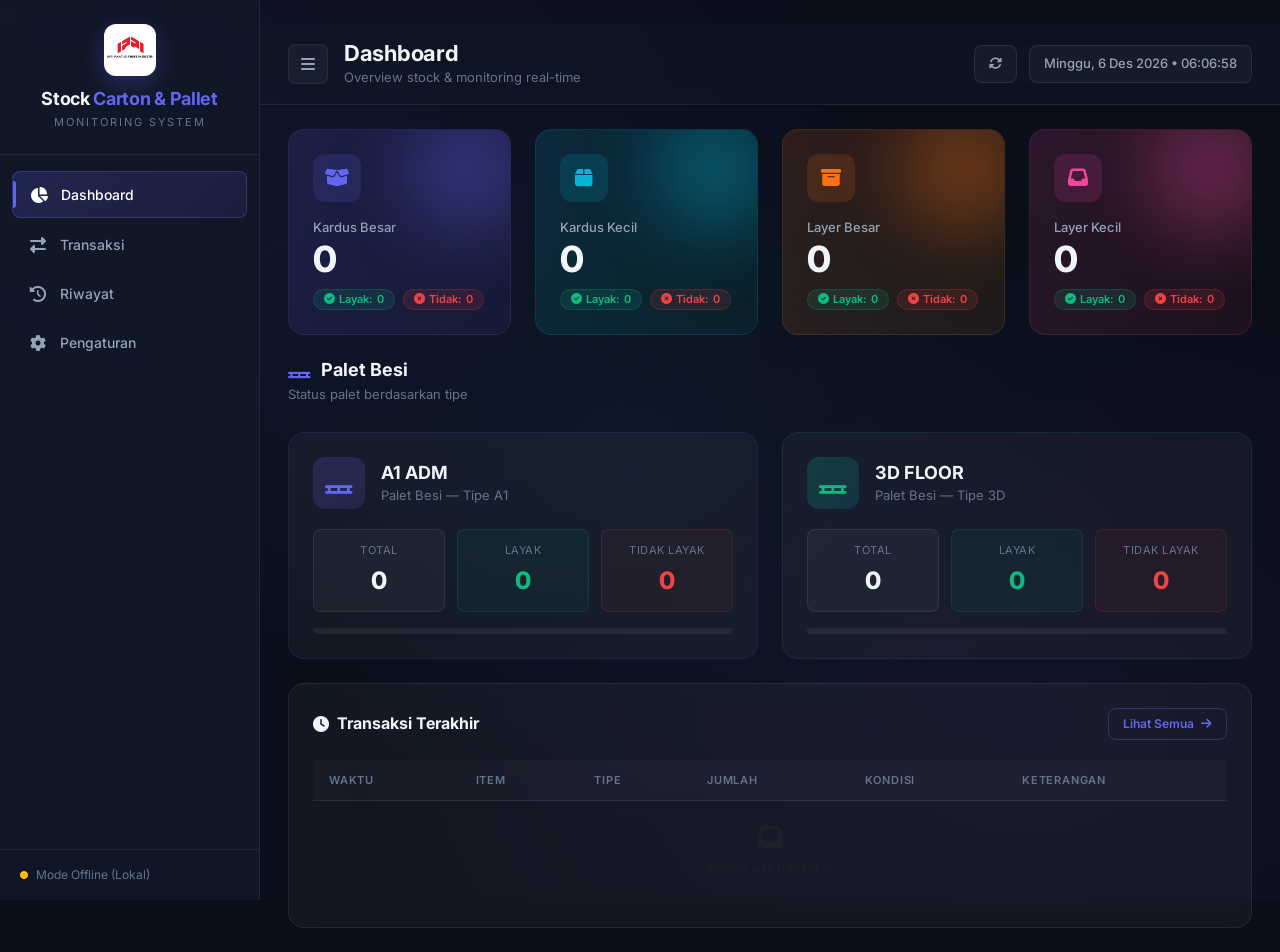
==== commit ebe7c8aa: "rename box > layer" ====
--- a/index.html
+++ b/index.html
@@ -134,36 +134,36 @@
                     </div>
                 </div>
                 <div class="col-xl-3 col-md-6">
-                    <div class="stock-card card-box-besar">
+                    <div class="stock-card card-layer-besar">
                         <div class="stock-card-icon">
                             <i class="fas fa-archive"></i>
                         </div>
                         <div class="stock-card-body">
-                            <p class="stock-label">Box Besar</p>
-                            <h2 class="stock-value" id="stockBoxBesar">0</h2>
+                            <p class="stock-label">Layer Besar</p>
+                            <h2 class="stock-value" id="stockLayerBesar">0</h2>
                             <div class="stock-detail">
                                 <span class="badge badge-layak"><i class="fas fa-check-circle"></i> Layak: <span
-                                        id="layakBoxBesar">0</span></span>
+                                        id="layakLayerBesar">0</span></span>
                                 <span class="badge badge-tidak-layak"><i class="fas fa-times-circle"></i> Tidak: <span
-                                        id="tidakLayakBoxBesar">0</span></span>
+                                        id="tidakLayakLayerBesar">0</span></span>
                             </div>
                         </div>
                         <div class="stock-card-glow"></div>
                     </div>
                 </div>
                 <div class="col-xl-3 col-md-6">
-                    <div class="stock-card card-box-kecil">
+                    <div class="stock-card card-layer-kecil">
                         <div class="stock-card-icon">
                             <i class="fas fa-inbox"></i>
                         </div>
                         <div class="stock-card-body">
-                            <p class="stock-label">Box Kecil</p>
-                            <h2 class="stock-value" id="stockBoxKecil">0</h2>
+                            <p class="stock-label">Layer Kecil</p>
+                            <h2 class="stock-value" id="stockLayerKecil">0</h2>
                             <div class="stock-detail">
                                 <span class="badge badge-layak"><i class="fas fa-check-circle"></i> Layak: <span
-                                        id="layakBoxKecil">0</span></span>
+                                        id="layakLayerKecil">0</span></span>
                                 <span class="badge badge-tidak-layak"><i class="fas fa-times-circle"></i> Tidak: <span
-                                        id="tidakLayakBoxKecil">0</span></span>
+                                        id="tidakLayakLayerKecil">0</span></span>
                             </div>
                         </div>
                         <div class="stock-card-glow"></div>
@@ -293,8 +293,8 @@
                                     <option value="">— Pilih Item —</option>
                                     <option value="Kardus Besar">Kardus Besar</option>
                                     <option value="Kardus Kecil">Kardus Kecil</option>
-                                    <option value="Box Besar">Box Besar</option>
-                                    <option value="Box Kecil">Box Kecil</option>
+                                    <option value="Layer Besar">Layer Besar</option>
+                                    <option value="Layer Kecil">Layer Kecil</option>
                                     <option value="Palet A1 ADM">Palet Besi — A1 ADM</option>
                                     <option value="Palet 3D FLOOR">Palet Besi — 3D FLOOR</option>
                                 </select>
@@ -337,8 +337,8 @@
                                     <option value="">— Pilih Item —</option>
                                     <option value="Kardus Besar">Kardus Besar</option>
                                     <option value="Kardus Kecil">Kardus Kecil</option>
-                                    <option value="Box Besar">Box Besar</option>
-                                    <option value="Box Kecil">Box Kecil</option>
+                                    <option value="Layer Besar">Layer Besar</option>
+                                    <option value="Layer Kecil">Layer Kecil</option>
                                     <option value="Palet A1 ADM">Palet Besi — A1 ADM</option>
                                     <option value="Palet 3D FLOOR">Palet Besi — 3D FLOOR</option>
                                 </select>
@@ -380,8 +380,8 @@
                             <option value="">Semua Item</option>
                             <option value="Kardus Besar">Kardus Besar</option>
                             <option value="Kardus Kecil">Kardus Kecil</option>
-                            <option value="Box Besar">Box Besar</option>
-                            <option value="Box Kecil">Box Kecil</option>
+                            <option value="Layer Besar">Layer Besar</option>
+                            <option value="Layer Kecil">Layer Kecil</option>
                             <option value="Palet A1 ADM">Palet A1 ADM</option>
                             <option value="Palet 3D FLOOR">Palet 3D FLOOR</option>
                         </select>
--- a/css/custom.css
+++ b/css/custom.css
@@ -29,8 +29,8 @@
     /* Card Gradients */
     --gradient-kardus-besar: linear-gradient(135deg, rgba(99, 102, 241, 0.15), rgba(139, 92, 246, 0.08));
     --gradient-kardus-kecil: linear-gradient(135deg, rgba(6, 182, 212, 0.15), rgba(16, 185, 129, 0.08));
-    --gradient-box-besar: linear-gradient(135deg, rgba(249, 115, 22, 0.15), rgba(245, 158, 11, 0.08));
-    --gradient-box-kecil: linear-gradient(135deg, rgba(236, 72, 153, 0.15), rgba(239, 68, 68, 0.08));
+    --gradient-layer-besar: linear-gradient(135deg, rgba(249, 115, 22, 0.15), rgba(245, 158, 11, 0.08));
+    --gradient-layer-kecil: linear-gradient(135deg, rgba(236, 72, 153, 0.15), rgba(239, 68, 68, 0.08));
 
     /* Text */
     --text-primary: #f1f5f9;
@@ -446,39 +446,39 @@
     border-color: rgba(6, 182, 212, 0.3);
 }
 
-.card-box-besar {
-    background: var(--gradient-box-besar);
+.card-layer-besar {
+    background: var(--gradient-layer-besar);
     border-color: rgba(249, 115, 22, 0.15);
 }
 
-.card-box-besar .stock-card-icon {
+.card-layer-besar .stock-card-icon {
     background: rgba(249, 115, 22, 0.15);
     color: var(--accent-orange);
 }
 
-.card-box-besar .stock-card-glow {
+.card-layer-besar .stock-card-glow {
     background: var(--accent-orange);
 }
 
-.card-box-besar:hover {
+.card-layer-besar:hover {
     border-color: rgba(249, 115, 22, 0.3);
 }
 
-.card-box-kecil {
-    background: var(--gradient-box-kecil);
+.card-layer-kecil {
+    background: var(--gradient-layer-kecil);
     border-color: rgba(236, 72, 153, 0.15);
 }
 
-.card-box-kecil .stock-card-icon {
+.card-layer-kecil .stock-card-icon {
     background: rgba(236, 72, 153, 0.15);
     color: var(--accent-pink);
 }
 
-.card-box-kecil .stock-card-glow {
+.card-layer-kecil .stock-card-glow {
     background: var(--accent-pink);
 }
 
-.card-box-kecil:hover {
+.card-layer-kecil:hover {
     border-color: rgba(236, 72, 153, 0.3);
 }
 
@@ -500,7 +500,7 @@
 .stock-detail {
     display: flex;
     gap: 8px;
-    flex-wrap: wrap;
+    flex-wrap: nowrap;
 }
 
 .badge {
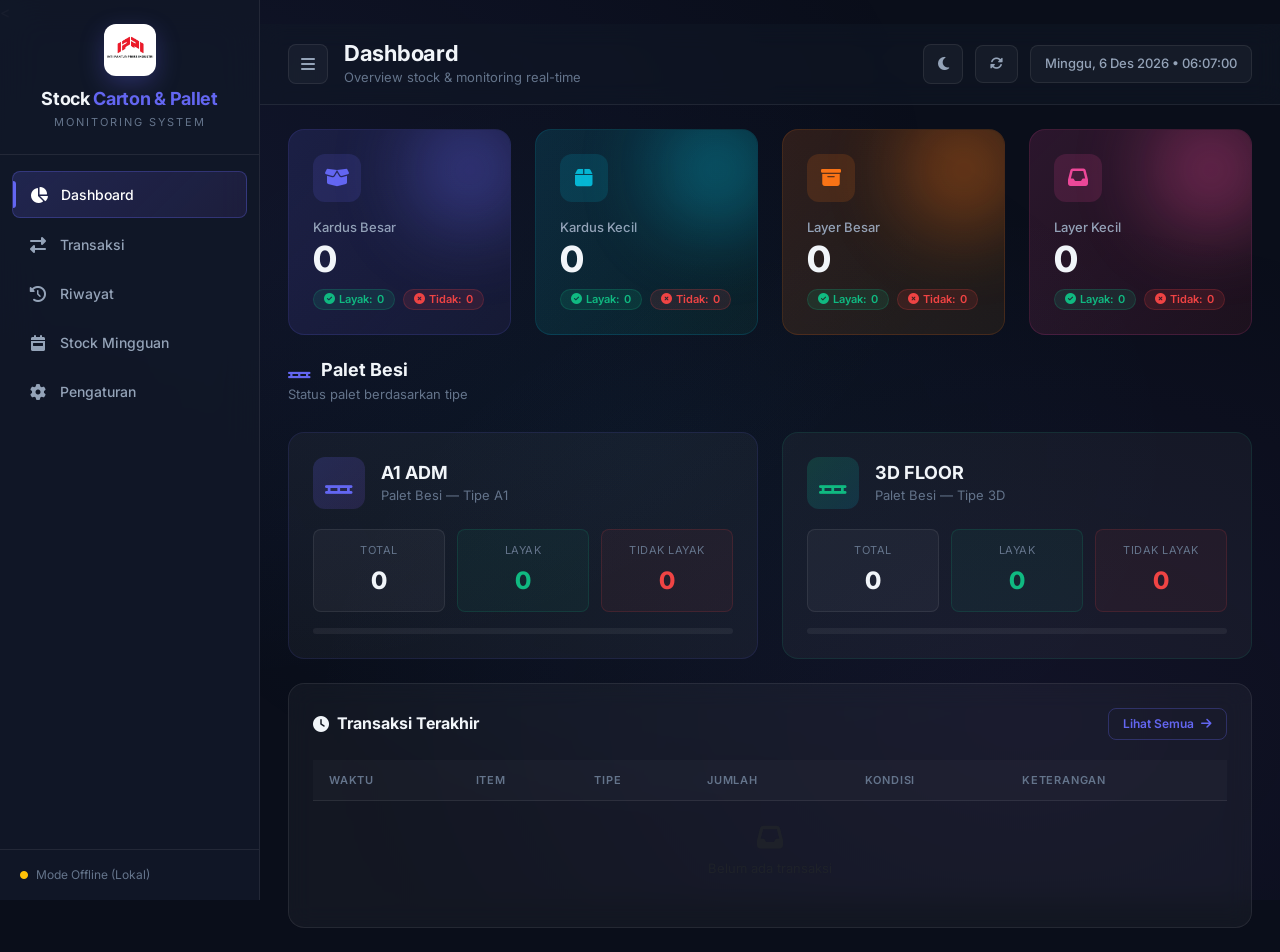
==== commit 07a67a5a: "update fitur" ====
--- a/index.html
+++ b/index.html
@@ -59,6 +59,10 @@
                 <i class="fas fa-history"></i>
                 <span>Riwayat</span>
             </a>
+            <a href="#" class="nav-link-custom" data-page="stockmingguan" id="nav-stockmingguan">
+                <i class="fas fa-calendar-week"></i>
+                <span>Stock Mingguan</span>
+            </a>
             <a href="#" class="nav-link-custom" data-page="pengaturan" id="nav-pengaturan">
                 <i class="fas fa-cog"></i>
                 <span>Pengaturan</span>
@@ -86,6 +90,9 @@
                 </div>
             </div>
             <div class="top-bar-actions">
+                <button class="btn btn-glass btn-theme-toggle" id="btnThemeToggle" title="Ganti Tema">
+                    <i class="fas fa-moon" id="themeIcon"></i>
+                </button>
                 <button class="btn btn-glass" id="btnRefresh" title="Refresh Data">
                     <i class="fas fa-sync-alt"></i>
                 </button>
@@ -501,6 +508,98 @@
                 </div>
             </div>
         </section>
+
+        <!-- Page: Stock Mingguan -->
+        <section class="page-content" id="page-stockmingguan">
+            <!-- Header Info Minggu Aktif -->
+            <div class="weekly-hero-card mb-4">
+                <div class="weekly-hero-left">
+                    <div class="weekly-hero-icon">
+                        <i class="fas fa-calendar-week"></i>
+                    </div>
+                    <div>
+                        <p class="weekly-hero-label">Periode Saat Ini</p>
+                        <h2 class="weekly-hero-period" id="currentWeekLabel">—</h2>
+                        <p class="weekly-hero-sub" id="currentWeekDateRange">—</p>
+                    </div>
+                </div>
+                <div class="weekly-hero-right">
+                    <div class="weekly-stats-mini">
+                        <div class="weekly-stat-mini">
+                            <span class="weekly-stat-mini-label">Total Item</span>
+                            <span class="weekly-stat-mini-value" id="currentWeekTotalItems">6</span>
+                        </div>
+                        <div class="weekly-stat-mini">
+                            <span class="weekly-stat-mini-label">Snapshot Tercatat</span>
+                            <span class="weekly-stat-mini-value" id="totalWeeklySnapshots">0</span>
+                        </div>
+                    </div>
+                    <button class="btn-snapshot" id="btnSaveWeeklySnapshot">
+                        <i class="fas fa-camera"></i>
+                        <span>Catat Stock Minggu Ini</span>
+                    </button>
+                </div>
+            </div>
+
+            <!-- Riwayat Snapshot Mingguan -->
+            <div class="glass-card">
+                <div class="glass-card-header">
+                    <h4><i class="fas fa-chart-bar"></i> Riwayat Stock Mingguan</h4>
+                    <div class="d-flex gap-2 flex-wrap align-items-center">
+                        <select class="form-select-custom form-select-sm" id="filterWeeklyMonth" style="width:auto;">
+                            <option value="">Semua Bulan</option>
+                            <option value="1">Januari</option>
+                            <option value="2">Februari</option>
+                            <option value="3">Maret</option>
+                            <option value="4">April</option>
+                            <option value="5">Mei</option>
+                            <option value="6">Juni</option>
+                            <option value="7">Juli</option>
+                            <option value="8">Agustus</option>
+                            <option value="9">September</option>
+                            <option value="10">Oktober</option>
+                            <option value="11">November</option>
+                            <option value="12">Desember</option>
+                        </select>
+                        <select class="form-select-custom form-select-sm" id="filterWeeklyYear" style="width:auto;">
+                            <option value="">Semua Tahun</option>
+                        </select>
+                        <button class="btn btn-sm btn-glass" id="btnExportWeekly" title="Export CSV">
+                            <i class="fas fa-download"></i> Export
+                        </button>
+                    </div>
+                </div>
+
+                <!-- Summary cards per item for filtered period -->
+                <div class="weekly-summary-grid" id="weeklySummaryGrid">
+                    <!-- populated by JS -->
+                </div>
+
+                <div class="table-responsive mt-3">
+                    <table class="table table-custom" id="weeklyTable">
+                        <thead>
+                            <tr>
+                                <th>Periode</th>
+                                <th>Minggu ke</th>
+                                <th>Item</th>
+                                <th>Layak</th>
+                                <th>Tidak Layak</th>
+                                <th>Total</th>
+                                <th>Dicatat</th>
+                            </tr>
+                        </thead>
+                        <tbody id="weeklyTableBody">
+                            <tr>
+                                <td colspan="7" class="text-center text-muted py-5">
+                                    <i class="fas fa-calendar-times fa-3x mb-3 d-block opacity-50"></i>
+                                    Belum ada snapshot mingguan. Klik "Catat Stock Minggu Ini" untuk mulai.
+                                </td>
+                            </tr>
+                        </tbody>
+                    </table>
+                </div>
+            </div>
+        </section>
     </main>
 
     <!-- Modal: Apps Script Code -->
--- a/css/custom.css
+++ b/css/custom.css
@@ -1257,4 +1257,887 @@
 .delete-warning i {
     margin-top: 2px;
     flex-shrink: 0;
+}
+
+/* ===================================================
+   WEEKLY STOCK — Stock Mingguan
+   =================================================== */
+
+/* Hero Card */
+.weekly-hero-card {
+    background: linear-gradient(135deg,
+        rgba(99, 102, 241, 0.18) 0%,
+        rgba(139, 92, 246, 0.10) 50%,
+        rgba(6, 182, 212, 0.08) 100%);
+    border: 1px solid rgba(99, 102, 241, 0.25);
+    border-radius: var(--radius-xl);
+    padding: 28px 32px;
+    display: flex;
+    align-items: center;
+    justify-content: space-between;
+    gap: 24px;
+    flex-wrap: wrap;
+    position: relative;
+    overflow: hidden;
+}
+
+.weekly-hero-card::before {
+    content: '';
+    position: absolute;
+    width: 300px;
+    height: 300px;
+    background: radial-gradient(circle, rgba(99, 102, 241, 0.15) 0%, transparent 70%);
+    top: -100px;
+    right: -50px;
+    pointer-events: none;
+}
+
+.weekly-hero-left {
+    display: flex;
+    align-items: center;
+    gap: 20px;
+}
+
+.weekly-hero-icon {
+    width: 64px;
+    height: 64px;
+    border-radius: var(--radius-lg);
+    background: linear-gradient(135deg, var(--accent-primary), var(--accent-purple));
+    display: flex;
+    align-items: center;
+    justify-content: center;
+    font-size: 26px;
+    color: white;
+    box-shadow: 0 8px 24px rgba(99, 102, 241, 0.4);
+    flex-shrink: 0;
+    animation: float 3s ease-in-out infinite;
+}
+
+.weekly-hero-label {
+    font-size: 11px;
+    color: var(--text-muted);
+    text-transform: uppercase;
+    letter-spacing: 1.5px;
+    margin: 0 0 4px;
+    font-weight: 600;
+}
+
+.weekly-hero-period {
+    font-size: 26px;
+    font-weight: 800;
+    margin: 0 0 4px;
+    letter-spacing: -0.5px;
+    background: linear-gradient(90deg, #fff, rgba(99, 102, 241, 0.9));
+    -webkit-background-clip: text;
+    -webkit-text-fill-color: transparent;
+    background-clip: text;
+}
+
+.weekly-hero-sub {
+    font-size: 13px;
+    color: var(--text-secondary);
+    margin: 0;
+}
+
+.weekly-hero-right {
+    display: flex;
+    align-items: center;
+    gap: 20px;
+    flex-wrap: wrap;
+}
+
+.weekly-stats-mini {
+    display: flex;
+    gap: 16px;
+}
+
+.weekly-stat-mini {
+    text-align: center;
+    padding: 12px 20px;
+    background: rgba(255, 255, 255, 0.05);
+    border: 1px solid rgba(255, 255, 255, 0.08);
+    border-radius: var(--radius-md);
+    min-width: 90px;
+}
+
+.weekly-stat-mini-label {
+    display: block;
+    font-size: 10px;
+    color: var(--text-muted);
+    text-transform: uppercase;
+    letter-spacing: 0.8px;
+    margin-bottom: 4px;
+}
+
+.weekly-stat-mini-value {
+    display: block;
+    font-size: 22px;
+    font-weight: 800;
+    color: var(--text-primary);
+    letter-spacing: -0.5px;
+}
+
+/* Snapshot Button */
+.btn-snapshot {
+    display: flex;
+    align-items: center;
+    gap: 10px;
+    padding: 14px 24px;
+    background: linear-gradient(135deg, var(--accent-primary), var(--accent-purple));
+    border: none;
+    border-radius: var(--radius-md);
+    color: white;
+    font-weight: 700;
+    font-size: 14px;
+    cursor: pointer;
+    transition: all var(--transition-fast);
+    box-shadow: 0 6px 20px rgba(99, 102, 241, 0.4);
+    white-space: nowrap;
+    position: relative;
+    overflow: hidden;
+}
+
+.btn-snapshot::before {
+    content: '';
+    position: absolute;
+    inset: 0;
+    background: linear-gradient(135deg, rgba(255,255,255,0.15), transparent);
+    opacity: 0;
+    transition: opacity var(--transition-fast);
+}
+
+.btn-snapshot:hover {
+    transform: translateY(-2px);
+    box-shadow: 0 10px 30px rgba(99, 102, 241, 0.55);
+}
+
+.btn-snapshot:hover::before {
+    opacity: 1;
+}
+
+.btn-snapshot:active {
+    transform: translateY(0);
+    box-shadow: 0 4px 12px rgba(99, 102, 241, 0.3);
+}
+
+.btn-snapshot i {
+    font-size: 16px;
+    animation: pulse-glow 2s ease-in-out infinite;
+}
+
+/* Summary Section */
+.weekly-summary-header {
+    font-size: 13px;
+    color: var(--text-secondary);
+    padding: 10px 14px;
+    background: rgba(99, 102, 241, 0.06);
+    border: 1px solid rgba(99, 102, 241, 0.15);
+    border-radius: var(--radius-sm);
+    margin-bottom: 16px;
+    display: flex;
+    align-items: center;
+    gap: 8px;
+    flex-wrap: wrap;
+}
+
+.weekly-summary-header i {
+    color: var(--accent-primary);
+}
+
+/* Item Grid (snapshot terbaru) */
+.weekly-item-grid {
+    display: grid;
+    grid-template-columns: repeat(auto-fill, minmax(160px, 1fr));
+    gap: 12px;
+    margin-bottom: 8px;
+}
+
+.weekly-item-card {
+    background: rgba(255, 255, 255, 0.03);
+    border: 1px solid var(--border-glass);
+    border-radius: var(--radius-md);
+    padding: 16px;
+    transition: all var(--transition-fast);
+    position: relative;
+    overflow: hidden;
+}
+
+.weekly-item-card:hover {
+    border-color: rgba(99, 102, 241, 0.3);
+    background: rgba(99, 102, 241, 0.05);
+    transform: translateY(-1px);
+}
+
+.weekly-item-name {
+    font-size: 11px;
+    color: var(--text-muted);
+    font-weight: 600;
+    text-transform: uppercase;
+    letter-spacing: 0.5px;
+    margin-bottom: 6px;
+    white-space: nowrap;
+    overflow: hidden;
+    text-overflow: ellipsis;
+}
+
+.weekly-item-total {
+    font-size: 28px;
+    font-weight: 800;
+    color: var(--text-primary);
+    letter-spacing: -1px;
+    line-height: 1;
+    margin-bottom: 8px;
+}
+
+.weekly-item-detail {
+    display: flex;
+    gap: 8px;
+    font-size: 11px;
+    font-weight: 600;
+    margin-bottom: 10px;
+    flex-wrap: wrap;
+}
+
+.wi-layak {
+    color: var(--accent-success);
+    display: flex;
+    align-items: center;
+    gap: 3px;
+}
+
+.wi-tidak {
+    color: var(--accent-danger);
+    display: flex;
+    align-items: center;
+    gap: 3px;
+}
+
+.weekly-item-bar {
+    height: 4px;
+    background: rgba(255, 255, 255, 0.06);
+    border-radius: 10px;
+    overflow: hidden;
+}
+
+.weekly-item-bar-fill {
+    height: 100%;
+    background: linear-gradient(90deg, var(--accent-success), var(--accent-info));
+    border-radius: 10px;
+    transition: width 0.8s cubic-bezier(0.16, 1, 0.3, 1);
+}
+
+/* Week Badge */
+.week-badge {
+    font-size: 11px;
+    font-weight: 700;
+    padding: 4px 12px;
+    border-radius: 20px;
+    display: inline-block;
+    letter-spacing: 0.3px;
+}
+
+.week-badge-1 {
+    background: rgba(99, 102, 241, 0.15);
+    color: #a5b4fc;
+    border: 1px solid rgba(99, 102, 241, 0.25);
+}
+
+.week-badge-2 {
+    background: rgba(6, 182, 212, 0.15);
+    color: #67e8f9;
+    border: 1px solid rgba(6, 182, 212, 0.25);
+}
+
+.week-badge-3 {
+    background: rgba(249, 115, 22, 0.15);
+    color: #fdba74;
+    border: 1px solid rgba(249, 115, 22, 0.25);
+}
+
+.week-badge-4 {
+    background: rgba(16, 185, 129, 0.15);
+    color: #6ee7b7;
+    border: 1px solid rgba(16, 185, 129, 0.25);
+}
+
+.week-badge-5 {
+    background: rgba(236, 72, 153, 0.15);
+    color: #f9a8d4;
+    border: 1px solid rgba(236, 72, 153, 0.25);
+}
+
+/* Period Label */
+.week-period-label {
+    font-size: 12px;
+    font-weight: 600;
+    color: var(--text-secondary);
+}
+
+/* Responsive */
+@media (max-width: 768px) {
+    .weekly-hero-card {
+        padding: 20px;
+        flex-direction: column;
+        align-items: flex-start;
+    }
+
+    .weekly-hero-period {
+        font-size: 20px;
+    }
+
+    .weekly-hero-right {
+        width: 100%;
+        justify-content: space-between;
+    }
+
+    .btn-snapshot {
+        padding: 12px 18px;
+        font-size: 13px;
+    }
+
+    .weekly-item-grid {
+        grid-template-columns: repeat(2, 1fr);
+    }
+}
+
+@media (max-width: 480px) {
+    .weekly-stats-mini {
+        gap: 8px;
+    }
+
+    .weekly-stat-mini {
+        padding: 10px 14px;
+        min-width: 70px;
+    }
+
+    .weekly-item-grid {
+        grid-template-columns: 1fr 1fr;
+    }
+}
+
+/* ===================================================
+   LIGHT THEME — Soft Blue-Gray (tidak terlalu terang)
+   =================================================== */
+
+[data-theme="light"] {
+    --bg-primary:          #edf0f7;
+    --bg-secondary:        #e2e8f2;
+    --bg-card:             rgba(255, 255, 255, 0.80);
+    --bg-glass:            rgba(255, 255, 255, 0.55);
+    --bg-glass-hover:      rgba(255, 255, 255, 0.80);
+    --border-glass:        rgba(99, 102, 241, 0.14);
+    --border-glass-hover:  rgba(99, 102, 241, 0.30);
+
+    --text-primary:   #1e293b;
+    --text-secondary: #475569;
+    --text-muted:     #8494a9;
+
+    --accent-primary:       #4f52d4;
+    --accent-primary-glow:  rgba(79, 82, 212, 0.20);
+    --accent-success:       #059669;
+    --accent-success-glow:  rgba(5, 150, 105, 0.20);
+    --accent-danger:        #dc2626;
+    --accent-danger-glow:   rgba(220, 38, 38, 0.20);
+    --accent-warning:       #d97706;
+    --accent-info:          #0891b2;
+    --accent-purple:        #7c3aed;
+    --accent-pink:          #db2777;
+    --accent-orange:        #ea580c;
+
+    --gradient-kardus-besar: linear-gradient(135deg, rgba(79, 82, 212, 0.10), rgba(124, 58, 237, 0.06));
+    --gradient-kardus-kecil: linear-gradient(135deg, rgba(8, 145, 178, 0.10), rgba(5, 150, 105, 0.06));
+    --gradient-layer-besar:  linear-gradient(135deg, rgba(234, 88, 12, 0.10), rgba(217, 119, 6, 0.06));
+    --gradient-layer-kecil:  linear-gradient(135deg, rgba(219, 39, 119, 0.10), rgba(220, 38, 38, 0.06));
+}
+
+/* Body background */
+[data-theme="light"] body {
+    background: var(--bg-primary);
+    color: var(--text-primary);
+}
+
+[data-theme="light"] body::before {
+    background:
+        radial-gradient(ellipse at 10% 20%, rgba(79, 82, 212, 0.07) 0%, transparent 50%),
+        radial-gradient(ellipse at 80% 80%, rgba(124, 58, 237, 0.05) 0%, transparent 50%),
+        radial-gradient(ellipse at 50% 50%, rgba(8, 145, 178, 0.04) 0%, transparent 60%);
+}
+
+/* Sidebar */
+[data-theme="light"] .sidebar {
+    background: rgba(240, 244, 252, 0.97);
+    border-right-color: rgba(99, 102, 241, 0.15);
+    box-shadow: 2px 0 20px rgba(79, 82, 212, 0.08);
+}
+
+[data-theme="light"] .sidebar-header {
+    border-bottom-color: rgba(99, 102, 241, 0.12);
+}
+
+[data-theme="light"] .brand-name {
+    color: var(--text-primary);
+}
+
+[data-theme="light"] .brand-sub {
+    color: var(--text-muted);
+}
+
+[data-theme="light"] .nav-link-custom {
+    color: var(--text-secondary);
+}
+
+[data-theme="light"] .nav-link-custom:hover {
+    color: var(--text-primary);
+    background: rgba(79, 82, 212, 0.08);
+}
+
+[data-theme="light"] .nav-link-custom.active {
+    color: var(--accent-primary);
+    background: linear-gradient(135deg, rgba(79, 82, 212, 0.12), rgba(124, 58, 237, 0.07));
+    border: 1px solid rgba(79, 82, 212, 0.22);
+}
+
+[data-theme="light"] .nav-link-custom.active::before {
+    background: var(--accent-primary);
+}
+
+[data-theme="light"] .sidebar-footer {
+    border-top-color: rgba(99, 102, 241, 0.12);
+}
+
+[data-theme="light"] .sync-status {
+    color: var(--text-muted);
+}
+
+/* Top Bar */
+[data-theme="light"] .top-bar {
+    background: rgba(235, 239, 250, 0.85);
+    border-bottom-color: rgba(99, 102, 241, 0.12);
+    backdrop-filter: blur(12px);
+}
+
+[data-theme="light"] .page-title {
+    color: var(--text-primary);
+}
+
+[data-theme="light"] .page-subtitle {
+    color: var(--text-muted);
+}
+
+[data-theme="light"] .btn-icon,
+[data-theme="light"] .btn-glass {
+    background: rgba(255, 255, 255, 0.65);
+    border-color: rgba(99, 102, 241, 0.18);
+    color: var(--text-secondary);
+}
+
+[data-theme="light"] .btn-icon:hover,
+[data-theme="light"] .btn-glass:hover {
+    background: rgba(255, 255, 255, 0.90);
+    border-color: rgba(79, 82, 212, 0.35);
+    color: var(--accent-primary);
+}
+
+[data-theme="light"] .datetime-display {
+    background: rgba(255, 255, 255, 0.55);
+    border-color: rgba(99, 102, 241, 0.15);
+    color: var(--text-secondary);
+}
+
+/* Stock Cards */
+[data-theme="light"] .stock-card {
+    background: var(--bg-glass);
+    border-color: rgba(99, 102, 241, 0.12);
+    box-shadow: 0 2px 16px rgba(79, 82, 212, 0.06);
+}
+
+[data-theme="light"] .stock-card:hover {
+    box-shadow: 0 6px 28px rgba(79, 82, 212, 0.12);
+    border-color: rgba(79, 82, 212, 0.25);
+}
+
+[data-theme="light"] .card-kardus-besar { background: var(--gradient-kardus-besar); border-color: rgba(79, 82, 212, 0.14); }
+[data-theme="light"] .card-kardus-kecil { background: var(--gradient-kardus-kecil); border-color: rgba(8, 145, 178, 0.14); }
+[data-theme="light"] .card-layer-besar  { background: var(--gradient-layer-besar);  border-color: rgba(234, 88, 12, 0.14); }
+[data-theme="light"] .card-layer-kecil  { background: var(--gradient-layer-kecil);  border-color: rgba(219, 39, 119, 0.14); }
+
+[data-theme="light"] .stock-label {
+    color: var(--text-secondary);
+}
+
+[data-theme="light"] .stock-value {
+    color: var(--text-primary);
+}
+
+[data-theme="light"] .badge-layak {
+    background: rgba(5, 150, 105, 0.10);
+    color: #047857;
+    border-color: rgba(5, 150, 105, 0.20);
+}
+
+[data-theme="light"] .badge-tidak-layak {
+    background: rgba(220, 38, 38, 0.10);
+    color: #b91c1c;
+    border-color: rgba(220, 38, 38, 0.20);
+}
+
+/* Palet Cards */
+[data-theme="light"] .palet-card {
+    background: rgba(255, 255, 255, 0.65);
+    border-color: rgba(99, 102, 241, 0.12);
+    box-shadow: 0 2px 16px rgba(79, 82, 212, 0.05);
+}
+
+[data-theme="light"] .palet-card:hover {
+    box-shadow: 0 6px 24px rgba(79, 82, 212, 0.10);
+}
+
+[data-theme="light"] .palet-a1 { border-color: rgba(79, 82, 212, 0.14); }
+[data-theme="light"] .palet-3d { border-color: rgba(5, 150, 105, 0.14); }
+
+[data-theme="light"] .palet-title {
+    color: var(--text-primary);
+}
+
+[data-theme="light"] .palet-type {
+    color: var(--text-muted);
+}
+
+[data-theme="light"] .palet-stat {
+    background: rgba(255, 255, 255, 0.55);
+    border-color: rgba(99, 102, 241, 0.10);
+}
+
+[data-theme="light"] .palet-stat.layak {
+    background: rgba(5, 150, 105, 0.07);
+    border-color: rgba(5, 150, 105, 0.18);
+}
+
+[data-theme="light"] .palet-stat.tidak-layak {
+    background: rgba(220, 38, 38, 0.07);
+    border-color: rgba(220, 38, 38, 0.18);
+}
+
+[data-theme="light"] .palet-stat-label { color: var(--text-muted); }
+
+[data-theme="light"] .palet-bar {
+    background: rgba(0, 0, 0, 0.07);
+}
+
+[data-theme="light"] .section-header h3,
+[data-theme="light"] .section-header h3 i {
+    color: var(--text-primary);
+}
+
+[data-theme="light"] .section-header h3 i {
+    color: var(--accent-primary);
+}
+
+[data-theme="light"] .section-header p {
+    color: var(--text-muted);
+}
+
+/* Glass Card */
+[data-theme="light"] .glass-card {
+    background: rgba(255, 255, 255, 0.65);
+    border-color: rgba(99, 102, 241, 0.13);
+    box-shadow: 0 2px 20px rgba(79, 82, 212, 0.06);
+}
+
+[data-theme="light"] .glass-card:hover {
+    border-color: rgba(79, 82, 212, 0.22);
+    box-shadow: 0 6px 32px rgba(79, 82, 212, 0.10);
+}
+
+[data-theme="light"] .glass-card-header h4 {
+    color: var(--text-primary);
+}
+
+/* Table */
+[data-theme="light"] .table-custom {
+    color: var(--text-primary);
+}
+
+[data-theme="light"] .table-custom thead th {
+    color: var(--text-muted);
+    background: rgba(79, 82, 212, 0.04);
+    border-bottom-color: rgba(79, 82, 212, 0.12);
+}
+
+[data-theme="light"] .table-custom tbody td {
+    color: var(--text-secondary);
+    border-bottom-color: rgba(0, 0, 0, 0.04);
+}
+
+[data-theme="light"] .table-custom tbody tr:hover {
+    background: rgba(79, 82, 212, 0.04);
+}
+
+[data-theme="light"] .text-light {
+    color: var(--text-primary) !important;
+}
+
+/* Type & Kondisi Badges */
+[data-theme="light"] .type-badge.masuk {
+    background: rgba(5, 150, 105, 0.10);
+    color: #047857;
+    border-color: rgba(5, 150, 105, 0.22);
+}
+
+[data-theme="light"] .type-badge.keluar {
+    background: rgba(220, 38, 38, 0.10);
+    color: #b91c1c;
+    border-color: rgba(220, 38, 38, 0.22);
+}
+
+[data-theme="light"] .kondisi-badge.layak {
+    background: rgba(5, 150, 105, 0.10);
+    color: #047857;
+}
+
+[data-theme="light"] .kondisi-badge.tidak-layak {
+    background: rgba(220, 38, 38, 0.10);
+    color: #b91c1c;
+}
+
+/* Forms */
+[data-theme="light"] .form-control-custom,
+[data-theme="light"] .form-select-custom {
+    background: rgba(255, 255, 255, 0.80);
+    border-color: rgba(99, 102, 241, 0.20);
+    color: var(--text-primary);
+}
+
+[data-theme="light"] .form-control-custom:focus,
+[data-theme="light"] .form-select-custom:focus {
+    background: rgba(255, 255, 255, 0.95);
+    border-color: var(--accent-primary);
+    box-shadow: 0 0 0 3px rgba(79, 82, 212, 0.15);
+}
+
+[data-theme="light"] .form-control-custom::placeholder {
+    color: var(--text-muted);
+}
+
+[data-theme="light"] .form-label-custom {
+    color: var(--text-secondary);
+}
+
+[data-theme="light"] .form-select-custom option {
+    background: #e8eef8;
+    color: var(--text-primary);
+}
+
+textarea[data-theme="light"].form-control-custom {
+    color: var(--text-primary);
+}
+
+/* Settings */
+[data-theme="light"] .guide-step h6 {
+    color: var(--text-primary);
+}
+
+[data-theme="light"] .guide-step p {
+    color: var(--text-muted);
+}
+
+[data-theme="light"] .code-block {
+    background: rgba(0, 0, 0, 0.06);
+    border-color: rgba(99, 102, 241, 0.15);
+    color: var(--text-secondary);
+}
+
+[data-theme="light"] .setting-section p {
+    color: var(--text-secondary);
+}
+
+/* Modal */
+[data-theme="light"] .modal-custom {
+    background: #edf0f7;
+    border-color: rgba(99, 102, 241, 0.20);
+    color: var(--text-primary);
+}
+
+[data-theme="light"] .modal-custom .modal-title {
+    color: var(--text-primary);
+}
+
+/* Toast */
+[data-theme="light"] .toast {
+    background: rgba(255, 255, 255, 0.95) !important;
+    border-color: rgba(99, 102, 241, 0.20) !important;
+    color: var(--text-primary) !important;
+}
+
+[data-theme="light"] .toast.toast-success {
+    border-color: rgba(5, 150, 105, 0.30) !important;
+}
+
+[data-theme="light"] .toast.toast-error {
+    border-color: rgba(220, 38, 38, 0.30) !important;
+}
+
+[data-theme="light"] .toast .toast-body {
+    color: var(--text-primary) !important;
+}
+
+/* Delete row button */
+[data-theme="light"] .btn-delete-row {
+    background: rgba(220, 38, 38, 0.07);
+    border-color: rgba(220, 38, 38, 0.18);
+    color: #b91c1c;
+}
+
+[data-theme="light"] .btn-delete-row:hover {
+    background: rgba(220, 38, 38, 0.15);
+    border-color: rgba(220, 38, 38, 0.35);
+}
+
+/* Delete modal */
+[data-theme="light"] .delete-confirm-text {
+    color: var(--text-primary);
+}
+
+[data-theme="light"] .delete-warning {
+    background: rgba(217, 119, 6, 0.08);
+    border-color: rgba(217, 119, 6, 0.22);
+    color: #b45309;
+}
+
+/* Scrollbar */
+[data-theme="light"] ::-webkit-scrollbar-thumb {
+    background: rgba(79, 82, 212, 0.18);
+}
+
+[data-theme="light"] ::-webkit-scrollbar-thumb:hover {
+    background: rgba(79, 82, 212, 0.30);
+}
+
+/* Sidebar overlay */
+[data-theme="light"] .sidebar-overlay {
+    background: rgba(30, 41, 59, 0.35);
+}
+
+/* Loading overlay */
+[data-theme="light"] .loading-overlay {
+    background: rgba(237, 240, 247, 0.85);
+}
+
+/* Weekly Hero Card */
+[data-theme="light"] .weekly-hero-card {
+    background: linear-gradient(135deg,
+        rgba(79, 82, 212, 0.10) 0%,
+        rgba(124, 58, 237, 0.06) 50%,
+        rgba(8, 145, 178, 0.05) 100%);
+    border-color: rgba(79, 82, 212, 0.20);
+}
+
+[data-theme="light"] .weekly-hero-period {
+    background: linear-gradient(90deg, #1e293b, rgba(79, 82, 212, 0.85));
+    -webkit-background-clip: text;
+    -webkit-text-fill-color: transparent;
+    background-clip: text;
+}
+
+[data-theme="light"] .weekly-hero-label {
+    color: var(--text-muted);
+}
+
+[data-theme="light"] .weekly-hero-sub {
+    color: var(--text-secondary);
+}
+
+[data-theme="light"] .weekly-stat-mini {
+    background: rgba(255, 255, 255, 0.60);
+    border-color: rgba(79, 82, 212, 0.15);
+}
+
+[data-theme="light"] .weekly-stat-mini-label { color: var(--text-muted); }
+[data-theme="light"] .weekly-stat-mini-value { color: var(--text-primary); }
+
+[data-theme="light"] .weekly-summary-header {
+    background: rgba(79, 82, 212, 0.06);
+    border-color: rgba(79, 82, 212, 0.15);
+    color: var(--text-secondary);
+}
+
+[data-theme="light"] .weekly-item-card {
+    background: rgba(255, 255, 255, 0.60);
+    border-color: rgba(99, 102, 241, 0.12);
+}
+
+[data-theme="light"] .weekly-item-card:hover {
+    background: rgba(255, 255, 255, 0.90);
+    border-color: rgba(79, 82, 212, 0.28);
+}
+
+[data-theme="light"] .weekly-item-name { color: var(--text-muted); }
+[data-theme="light"] .weekly-item-total { color: var(--text-primary); }
+
+[data-theme="light"] .weekly-item-bar {
+    background: rgba(0, 0, 0, 0.07);
+}
+
+[data-theme="light"] .week-period-label { color: var(--text-secondary); }
+
+[data-theme="light"] .week-badge-1 { background: rgba(79, 82, 212, 0.10); color: #4338ca; border-color: rgba(79, 82, 212, 0.22); }
+[data-theme="light"] .week-badge-2 { background: rgba(8, 145, 178, 0.10); color: #0e7490; border-color: rgba(8, 145, 178, 0.22); }
+[data-theme="light"] .week-badge-3 { background: rgba(234, 88, 12, 0.10); color: #c2410c; border-color: rgba(234, 88, 12, 0.22); }
+[data-theme="light"] .week-badge-4 { background: rgba(5, 150, 105, 0.10); color: #047857; border-color: rgba(5, 150, 105, 0.22); }
+[data-theme="light"] .week-badge-5 { background: rgba(219, 39, 119, 0.10); color: #be185d; border-color: rgba(219, 39, 119, 0.22); }
+
+/* Theme Toggle Button */
+.btn-theme-toggle {
+    width: 40px;
+    height: 40px;
+    border-radius: var(--radius-sm);
+    display: flex;
+    align-items: center;
+    justify-content: center;
+    transition: all var(--transition-fast);
+    padding: 0;
+}
+
+.btn-theme-toggle i {
+    font-size: 15px;
+    transition: transform 0.4s cubic-bezier(0.34, 1.56, 0.64, 1);
+}
+
+.btn-theme-toggle:hover i {
+    transform: rotate(20deg) scale(1.15);
+}
+
+[data-theme="light"] .btn-theme-toggle {
+    background: rgba(255, 255, 255, 0.70);
+    border-color: rgba(79, 82, 212, 0.22);
+    color: #d97706;
+}
+
+[data-theme="light"] .btn-theme-toggle:hover {
+    background: rgba(255, 255, 255, 0.90);
+    color: #b45309;
+}
+
+/* Smooth theme transition */
+body,
+.sidebar,
+.top-bar,
+.stock-card,
+.palet-card,
+.glass-card,
+.nav-link-custom,
+.form-control-custom,
+.form-select-custom,
+.datetime-display,
+.table-custom,
+.table-custom tbody td,
+.table-custom thead th,
+.weekly-hero-card,
+.weekly-item-card,
+.weekly-stat-mini {
+    transition:
+        background-color 0.35s ease,
+        border-color 0.35s ease,
+        color 0.25s ease,
+        box-shadow 0.35s ease !important;
 }
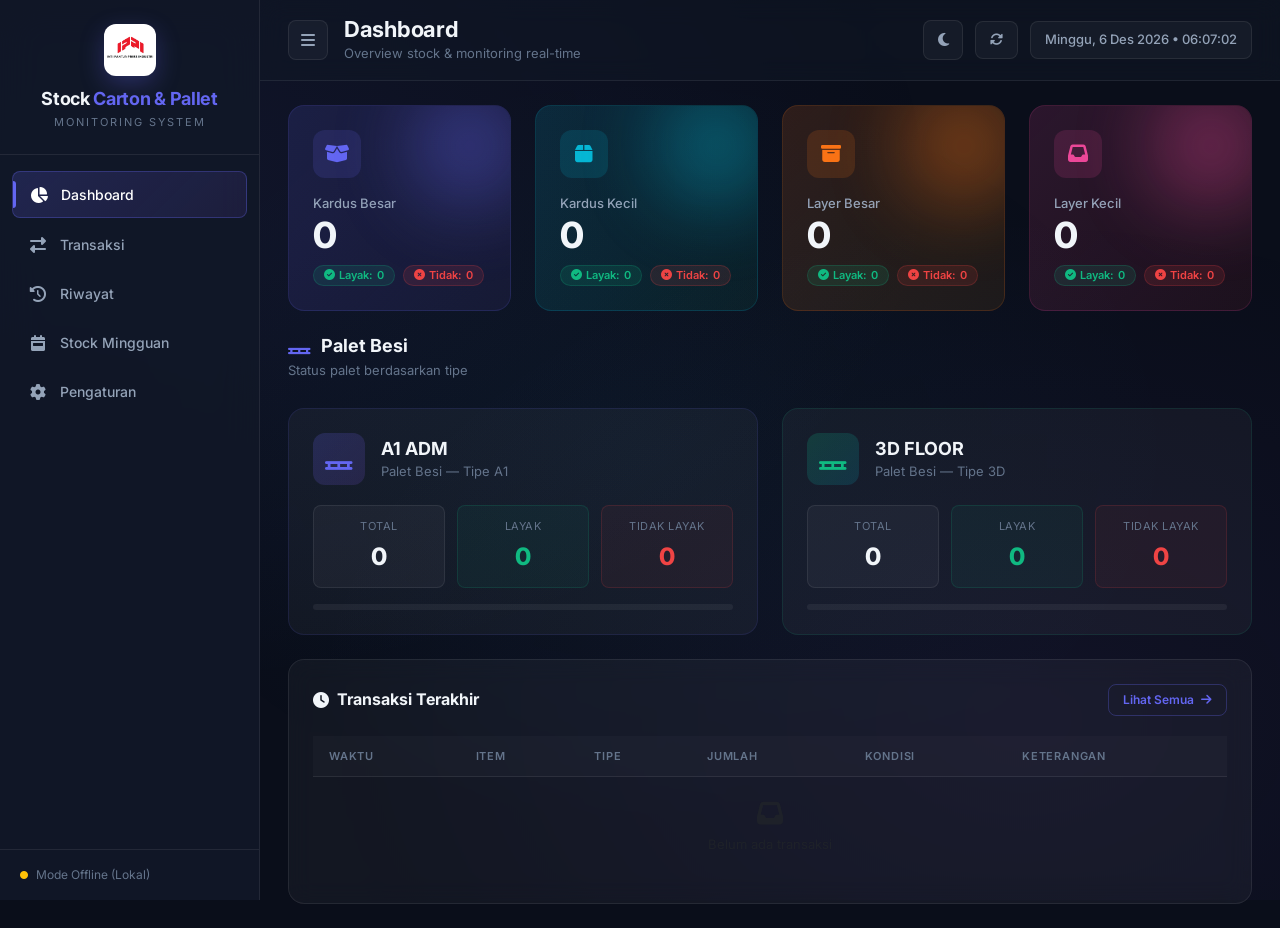
==== commit 2713a4b4: "update features PWA" ====
--- a/index.html
+++ b/index.html
@@ -3,10 +3,38 @@
 
 <head>
     <meta charset="UTF-8">
-    <meta name="viewport" content="width=device-width, initial-scale=1.0">
+    <meta name="viewport" content="width=device-width, initial-scale=1.0, viewport-fit=cover">
     <meta name="description"
         content="Sistem Monitoring Stock Kardus - Dashboard real-time untuk pemantauan stok kardus, box, dan palet besi terintegrasi Google Spreadsheet">
-    <title>Stock Monitoring Carton & Pallet</title>
+
+    <!-- PWA: Theme Color -->
+    <meta name="theme-color" content="#6366f1">
+
+    <!-- PWA: Manifest -->
+    <link rel="manifest" href="/Monitoring-Kardus/manifest.json">
+
+    <!-- PWA: iOS Safari installable -->
+    <meta name="apple-mobile-web-app-capable" content="yes">
+    <meta name="apple-mobile-web-app-status-bar-style" content="black-translucent">
+    <meta name="apple-mobile-web-app-title" content="StockMonitor">
+    <link rel="apple-touch-icon" href="/Monitoring-Kardus/icons/apple-touch-icon.png">
+
+    <!-- PWA: Android / General -->
+    <meta name="mobile-web-app-capable" content="yes">
+    <meta name="application-name" content="StockMonitor">
+
+    <!-- PWA: Microsoft -->
+    <meta name="msapplication-TileColor" content="#6366f1">
+    <meta name="msapplication-TileImage" content="/Monitoring-Kardus/icons/icon-192.png">
+
+    <title>Stock Monitoring Carton &amp; Pallet</title>
+
+    <!-- Favicon -->
+    <link rel="icon" type="image/png" sizes="32x32" href="/Monitoring-Kardus/icons/favicon-32.png">
+    <link rel="icon" type="image/png" sizes="192x192" href="/Monitoring-Kardus/icons/icon-192.png">
+    <link rel="icon" type="image/png" sizes="512x512" href="/Monitoring-Kardus/icons/icon-512.png">
+    <link rel="shortcut icon" href="/Monitoring-Kardus/icons/favicon-32.png">
+
     <link rel="stylesheet" href="css/bootstrap.min.css">
     <link rel="stylesheet" href="css/custom.css">
     <link rel="preconnect" href="https://fonts.googleapis.com">
@@ -14,7 +42,6 @@
     <link href="https://fonts.googleapis.com/css2?family=Inter:wght@300;400;500;600;700;800;900&display=swap"
         rel="stylesheet">
     <link rel="stylesheet" href="https://cdnjs.cloudflare.com/ajax/libs/font-awesome/6.5.1/css/all.min.css">
-    <<link rel="icon" type="image/x-icon" href="thumb_ippi-removebg-preview.png">
 </head>
 
 <body>
@@ -651,6 +678,19 @@
 
     <script src="js/bootstrap.bundle.min.js"></script>
     <script src="js/app.js"></script>
+    <script>
+        if ('serviceWorker' in navigator) {
+            window.addEventListener('load', async () => {
+                try {
+                    await navigator.serviceWorker.register('/Monitoring-Kardus/service-worker.js', {
+                        scope: '/Monitoring-Kardus/'
+                    });
+                } catch (error) {
+                    console.error('[PWA] Service Worker registration failed:', error);
+                }
+            });
+        }
+    </script>
 </body>
 
 </html>
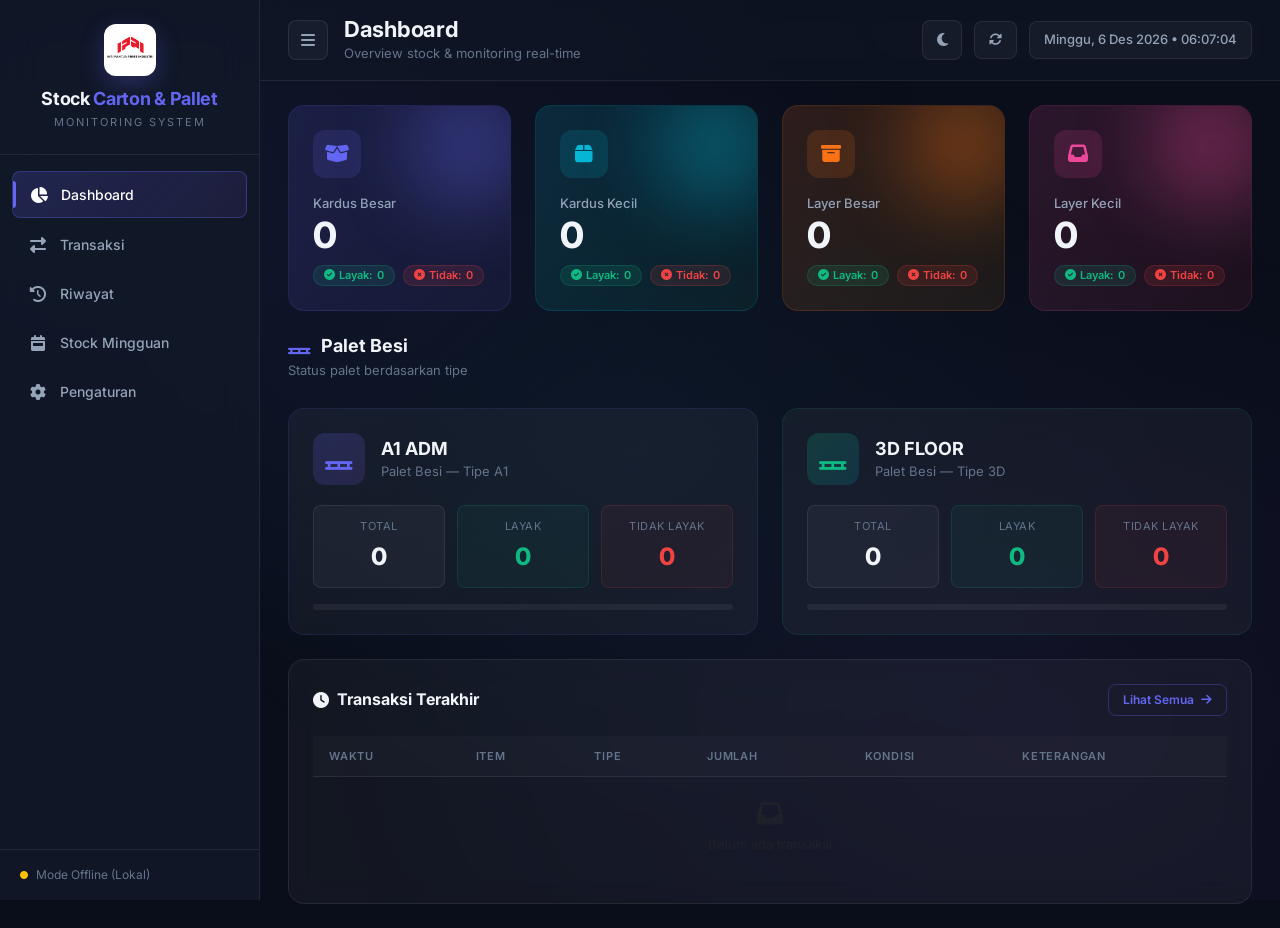
==== commit 860a78d3: "update features PWA" ====
--- a/index.html
+++ b/index.html
@@ -11,13 +11,13 @@
     <meta name="theme-color" content="#6366f1">
 
     <!-- PWA: Manifest -->
-    <link rel="manifest" href="/Monitoring-Kardus/manifest.json">
+    <link rel="manifest" href="manifest.json">
 
     <!-- PWA: iOS Safari installable -->
     <meta name="apple-mobile-web-app-capable" content="yes">
     <meta name="apple-mobile-web-app-status-bar-style" content="black-translucent">
     <meta name="apple-mobile-web-app-title" content="StockMonitor">
-    <link rel="apple-touch-icon" href="/Monitoring-Kardus/icons/apple-touch-icon.png">
+    <link rel="apple-touch-icon" href="icons/apple-touch-icon.png">
 
     <!-- PWA: Android / General -->
     <meta name="mobile-web-app-capable" content="yes">
@@ -25,15 +25,15 @@
 
     <!-- PWA: Microsoft -->
     <meta name="msapplication-TileColor" content="#6366f1">
-    <meta name="msapplication-TileImage" content="/Monitoring-Kardus/icons/icon-192.png">
+    <meta name="msapplication-TileImage" content="icons/icon-192.png">
 
     <title>Stock Monitoring Carton &amp; Pallet</title>
 
     <!-- Favicon -->
-    <link rel="icon" type="image/png" sizes="32x32" href="/Monitoring-Kardus/icons/favicon-32.png">
-    <link rel="icon" type="image/png" sizes="192x192" href="/Monitoring-Kardus/icons/icon-192.png">
-    <link rel="icon" type="image/png" sizes="512x512" href="/Monitoring-Kardus/icons/icon-512.png">
-    <link rel="shortcut icon" href="/Monitoring-Kardus/icons/favicon-32.png">
+    <link rel="icon" type="image/png" sizes="32x32" href="icons/favicon-32.png">
+    <link rel="icon" type="image/png" sizes="192x192" href="icons/icon-192.png">
+    <link rel="icon" type="image/png" sizes="512x512" href="icons/icon-512.png">
+    <link rel="shortcut icon" href="icons/favicon-32.png">
 
     <link rel="stylesheet" href="css/bootstrap.min.css">
     <link rel="stylesheet" href="css/custom.css">
@@ -682,9 +682,9 @@
         if ('serviceWorker' in navigator) {
             window.addEventListener('load', async () => {
                 try {
-                    await navigator.serviceWorker.register('/Monitoring-Kardus/service-worker.js', {
-                        scope: '/Monitoring-Kardus/'
-                    });
+                    const basePath = window.location.pathname.replace(/[^/]*$/, '');
+                    const swUrl = `${basePath}service-worker.js`;
+                    await navigator.serviceWorker.register(swUrl, { scope: basePath });
                 } catch (error) {
                     console.error('[PWA] Service Worker registration failed:', error);
                 }
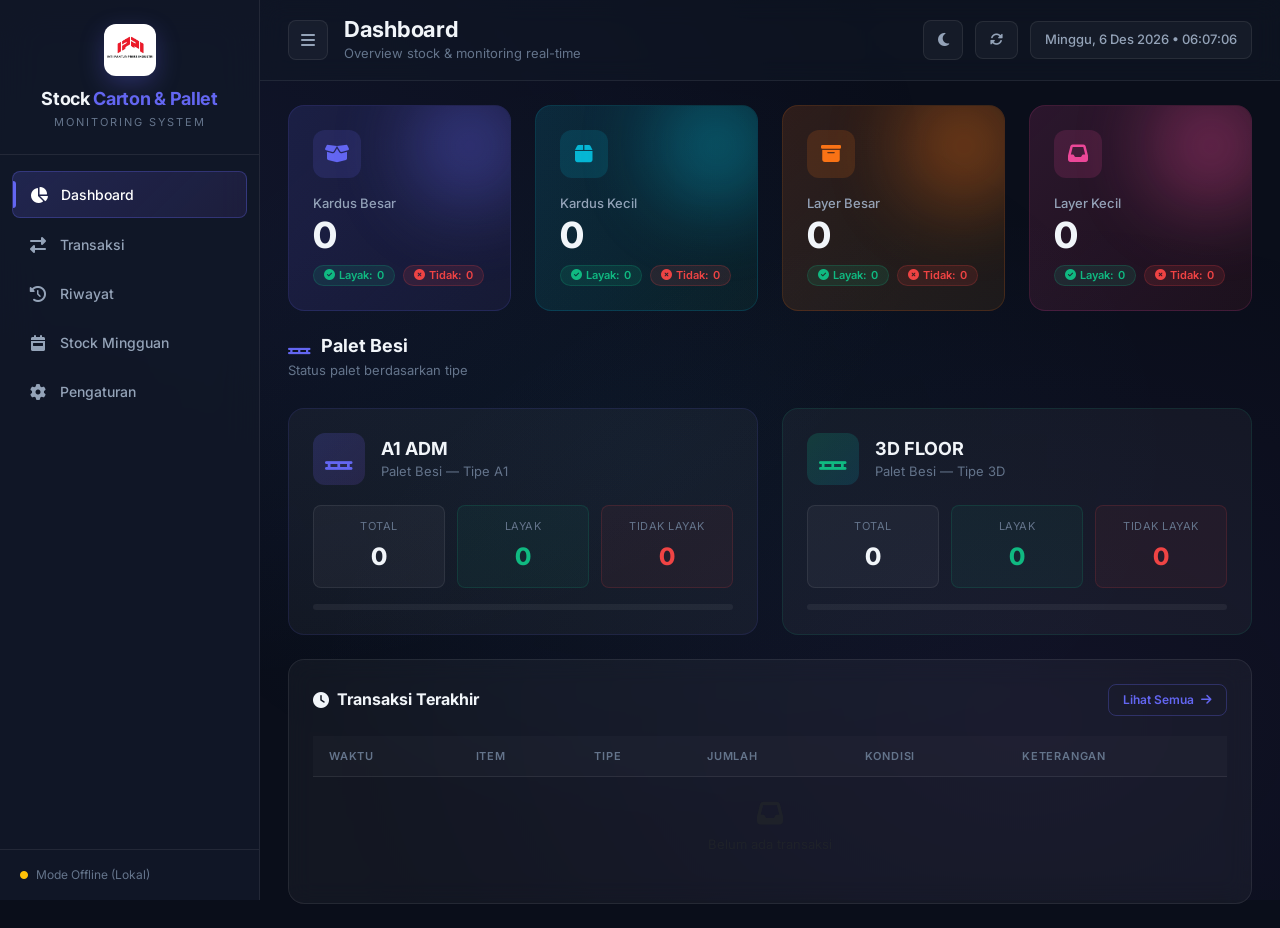
==== commit d46a88c4: "update features PWA& ICON" ====
--- a/index.html
+++ b/index.html
@@ -11,13 +11,13 @@
     <meta name="theme-color" content="#6366f1">
 
     <!-- PWA: Manifest -->
-    <link rel="manifest" href="manifest.json">
+    <link rel="manifest" href="manifest.json?v=20260429">
 
     <!-- PWA: iOS Safari installable -->
     <meta name="apple-mobile-web-app-capable" content="yes">
     <meta name="apple-mobile-web-app-status-bar-style" content="black-translucent">
     <meta name="apple-mobile-web-app-title" content="StockMonitor">
-    <link rel="apple-touch-icon" href="icons/apple-touch-icon.png">
+    <link rel="apple-touch-icon" href="icons/apple-touch-icon.png?v=20260429">
 
     <!-- PWA: Android / General -->
     <meta name="mobile-web-app-capable" content="yes">
@@ -25,15 +25,15 @@
 
     <!-- PWA: Microsoft -->
     <meta name="msapplication-TileColor" content="#6366f1">
-    <meta name="msapplication-TileImage" content="icons/icon-192.png">
+    <meta name="msapplication-TileImage" content="icons/icon-192.png?v=20260429">
 
     <title>Stock Monitoring Carton &amp; Pallet</title>
 
     <!-- Favicon -->
-    <link rel="icon" type="image/png" sizes="32x32" href="icons/favicon-32.png">
-    <link rel="icon" type="image/png" sizes="192x192" href="icons/icon-192.png">
-    <link rel="icon" type="image/png" sizes="512x512" href="icons/icon-512.png">
-    <link rel="shortcut icon" href="icons/favicon-32.png">
+    <link rel="icon" type="image/png" sizes="32x32" href="icons/favicon-32.png?v=20260429">
+    <link rel="icon" type="image/png" sizes="192x192" href="icons/icon-192.png?v=20260429">
+    <link rel="icon" type="image/png" sizes="512x512" href="icons/icon-512.png?v=20260429">
+    <link rel="shortcut icon" href="icons/favicon-32.png?v=20260429">
 
     <link rel="stylesheet" href="css/bootstrap.min.css">
     <link rel="stylesheet" href="css/custom.css">
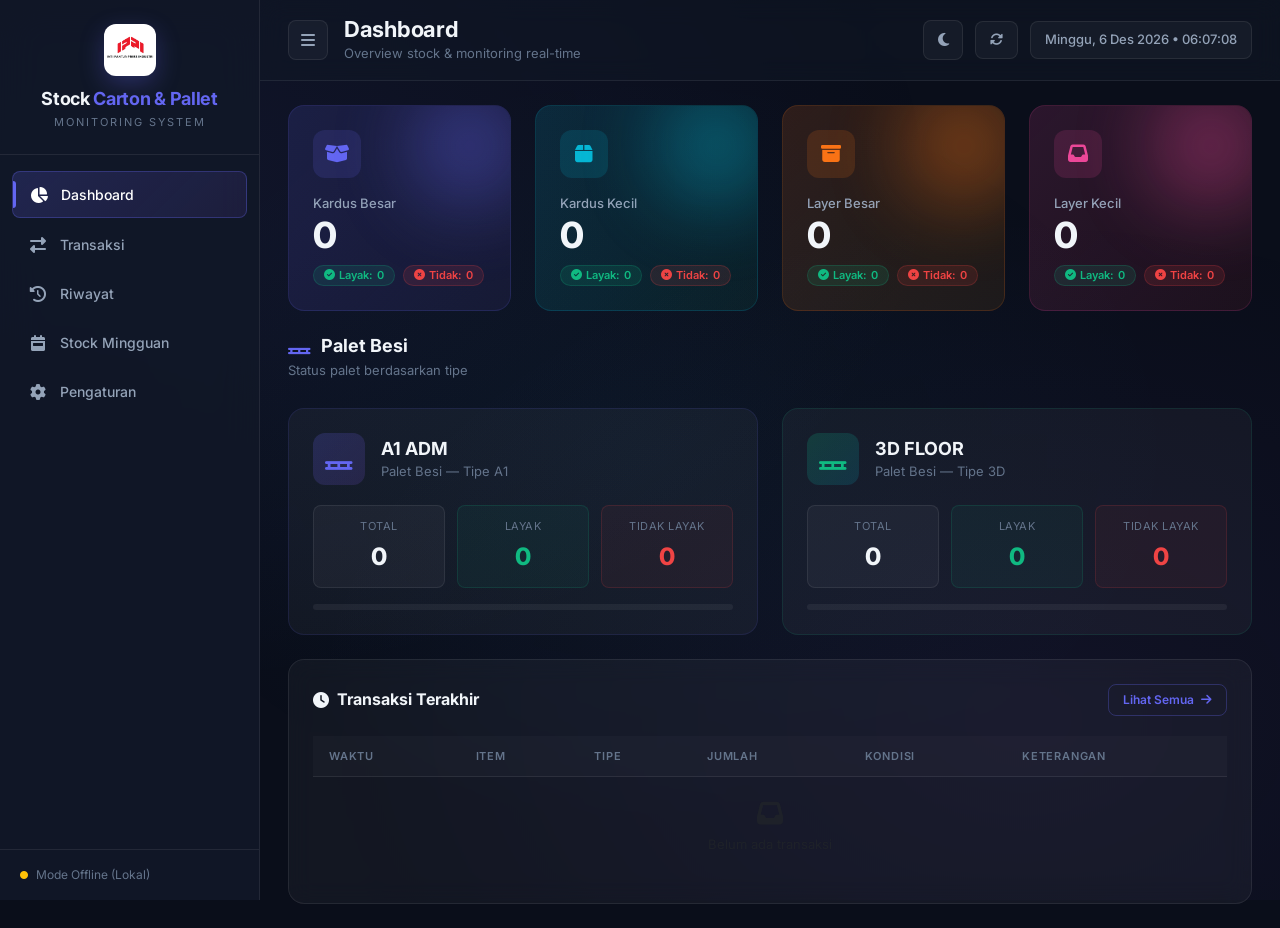
==== commit d35ff328: "update features PWA& ICON" ====
--- a/index.html
+++ b/index.html
@@ -11,13 +11,13 @@
     <meta name="theme-color" content="#6366f1">
 
     <!-- PWA: Manifest -->
-    <link rel="manifest" href="manifest.json?v=20260429">
+    <link rel="manifest" href="/Monitoring-Kardus/manifest.json?v=20260429">
 
     <!-- PWA: iOS Safari installable -->
     <meta name="apple-mobile-web-app-capable" content="yes">
     <meta name="apple-mobile-web-app-status-bar-style" content="black-translucent">
     <meta name="apple-mobile-web-app-title" content="StockMonitor">
-    <link rel="apple-touch-icon" href="icons/apple-touch-icon.png?v=20260429">
+    <link rel="apple-touch-icon" href="/Monitoring-Kardus/icons/apple-touch-icon.png?v=20260429">
 
     <!-- PWA: Android / General -->
     <meta name="mobile-web-app-capable" content="yes">
@@ -25,15 +25,15 @@
 
     <!-- PWA: Microsoft -->
     <meta name="msapplication-TileColor" content="#6366f1">
-    <meta name="msapplication-TileImage" content="icons/icon-192.png?v=20260429">
+    <meta name="msapplication-TileImage" content="/Monitoring-Kardus/icons/icon-192.png?v=20260429">
 
     <title>Stock Monitoring Carton &amp; Pallet</title>
 
     <!-- Favicon -->
-    <link rel="icon" type="image/png" sizes="32x32" href="icons/favicon-32.png?v=20260429">
-    <link rel="icon" type="image/png" sizes="192x192" href="icons/icon-192.png?v=20260429">
-    <link rel="icon" type="image/png" sizes="512x512" href="icons/icon-512.png?v=20260429">
-    <link rel="shortcut icon" href="icons/favicon-32.png?v=20260429">
+    <link rel="icon" type="image/png" sizes="32x32" href="/Monitoring-Kardus/icons/favicon-32.png?v=20260429">
+    <link rel="icon" type="image/png" sizes="192x192" href="/Monitoring-Kardus/icons/icon-192.png?v=20260429">
+    <link rel="icon" type="image/png" sizes="512x512" href="/Monitoring-Kardus/icons/icon-512.png?v=20260429">
+    <link rel="shortcut icon" href="/Monitoring-Kardus/icons/favicon-32.png?v=20260429">
 
     <link rel="stylesheet" href="css/bootstrap.min.css">
     <link rel="stylesheet" href="css/custom.css">
@@ -682,9 +682,10 @@
         if ('serviceWorker' in navigator) {
             window.addEventListener('load', async () => {
                 try {
-                    const basePath = window.location.pathname.replace(/[^/]*$/, '');
-                    const swUrl = `${basePath}service-worker.js`;
-                    await navigator.serviceWorker.register(swUrl, { scope: basePath });
+                    const PWA_BASE_PATH = '/Monitoring-Kardus/';
+                    await navigator.serviceWorker.register(`${PWA_BASE_PATH}service-worker.js`, {
+                        scope: PWA_BASE_PATH
+                    });
                 } catch (error) {
                     console.error('[PWA] Service Worker registration failed:', error);
                 }
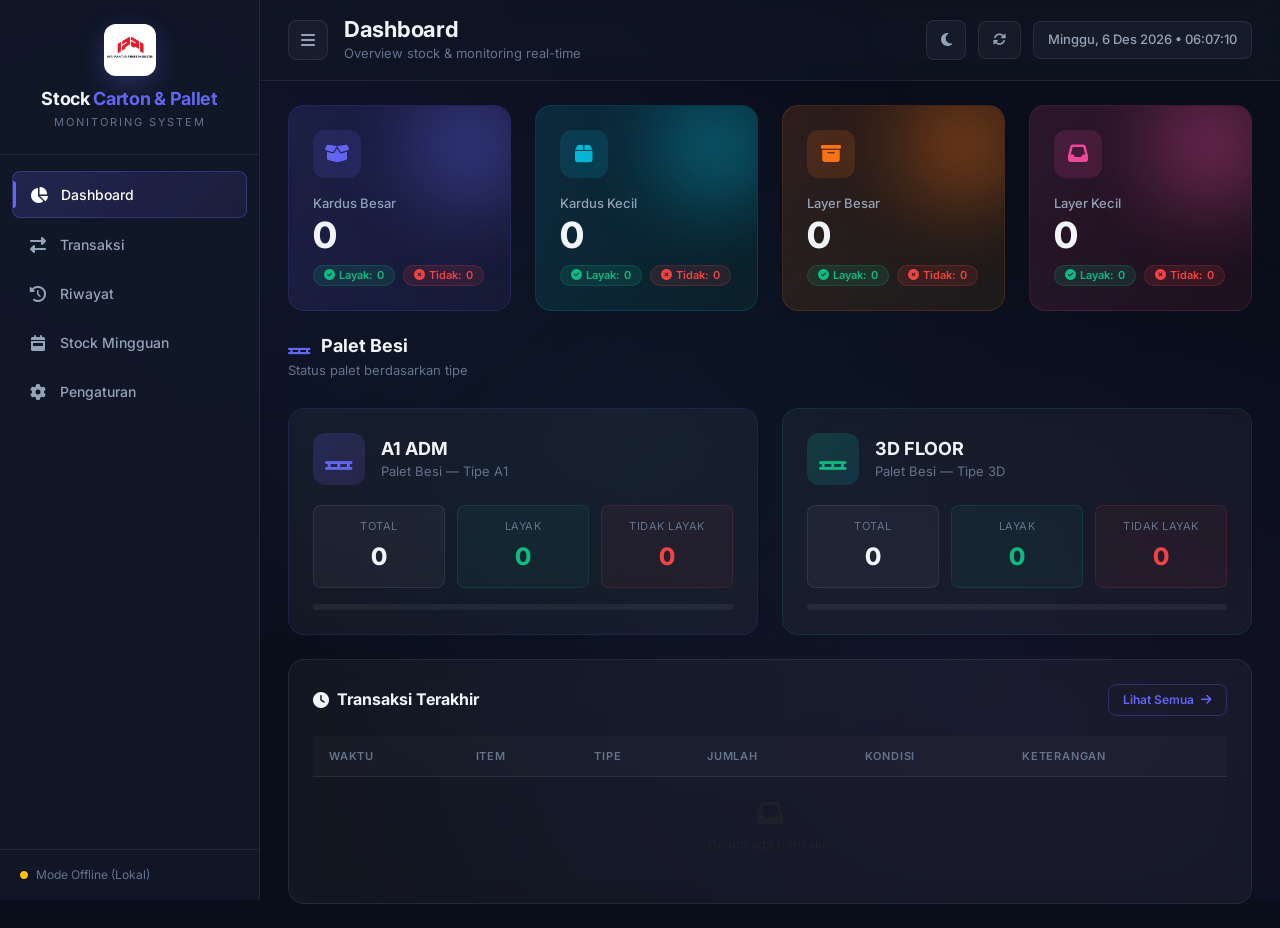
==== commit 99176d1f: "update fitur pwa for android and iphone" ====
--- a/index.html
+++ b/index.html
@@ -18,6 +18,48 @@
     <meta name="apple-mobile-web-app-status-bar-style" content="black-translucent">
     <meta name="apple-mobile-web-app-title" content="StockMonitor">
     <link rel="apple-touch-icon" href="/Monitoring-Kardus/icons/apple-touch-icon.png?v=20260429">
+
+    <!-- PWA: iOS Splash Screens (Add to Home Screen startup image) -->
+    <!-- iPhone SE (2nd & 3rd gen) 640x1136 -->
+    <link rel="apple-touch-startup-image"
+          media="screen and (device-width: 320px) and (device-height: 568px) and (-webkit-device-pixel-ratio: 2)"
+          href="/Monitoring-Kardus/icons/splash-640x1136.png">
+    <!-- iPhone 8 / SE 3 750x1334 -->
+    <link rel="apple-touch-startup-image"
+          media="screen and (device-width: 375px) and (device-height: 667px) and (-webkit-device-pixel-ratio: 2)"
+          href="/Monitoring-Kardus/icons/splash-750x1334.png">
+    <!-- iPhone 8 Plus 1242x2208 -->
+    <link rel="apple-touch-startup-image"
+          media="screen and (device-width: 414px) and (device-height: 736px) and (-webkit-device-pixel-ratio: 3)"
+          href="/Monitoring-Kardus/icons/splash-1242x2208.png">
+    <!-- iPhone X / XS / 11 Pro 1125x2436 -->
+    <link rel="apple-touch-startup-image"
+          media="screen and (device-width: 375px) and (device-height: 812px) and (-webkit-device-pixel-ratio: 3)"
+          href="/Monitoring-Kardus/icons/splash-1125x2436.png">
+    <!-- iPhone XR / 11 828x1792 -->
+    <link rel="apple-touch-startup-image"
+          media="screen and (device-width: 414px) and (device-height: 896px) and (-webkit-device-pixel-ratio: 2)"
+          href="/Monitoring-Kardus/icons/splash-828x1792.png">
+    <!-- iPhone XS Max / 11 Pro Max 1242x2688 -->
+    <link rel="apple-touch-startup-image"
+          media="screen and (device-width: 414px) and (device-height: 896px) and (-webkit-device-pixel-ratio: 3)"
+          href="/Monitoring-Kardus/icons/splash-1242x2688.png">
+    <!-- iPhone 12 / 13 / 14 1170x2532 -->
+    <link rel="apple-touch-startup-image"
+          media="screen and (device-width: 390px) and (device-height: 844px) and (-webkit-device-pixel-ratio: 3)"
+          href="/Monitoring-Kardus/icons/splash-1170x2532.png">
+    <!-- iPhone 12 / 13 / 14 Pro Max 1284x2778 -->
+    <link rel="apple-touch-startup-image"
+          media="screen and (device-width: 428px) and (device-height: 926px) and (-webkit-device-pixel-ratio: 3)"
+          href="/Monitoring-Kardus/icons/splash-1284x2778.png">
+    <!-- iPhone 14 Pro / 15 / 15 Pro 1179x2556 -->
+    <link rel="apple-touch-startup-image"
+          media="screen and (device-width: 393px) and (device-height: 852px) and (-webkit-device-pixel-ratio: 3)"
+          href="/Monitoring-Kardus/icons/splash-1179x2556.png">
+    <!-- iPhone 14 Pro Max / 15 Plus / 15 Pro Max 1290x2796 -->
+    <link rel="apple-touch-startup-image"
+          media="screen and (device-width: 430px) and (device-height: 932px) and (-webkit-device-pixel-ratio: 3)"
+          href="/Monitoring-Kardus/icons/splash-1290x2796.png">
 
     <!-- PWA: Android / General -->
     <meta name="mobile-web-app-capable" content="yes">
